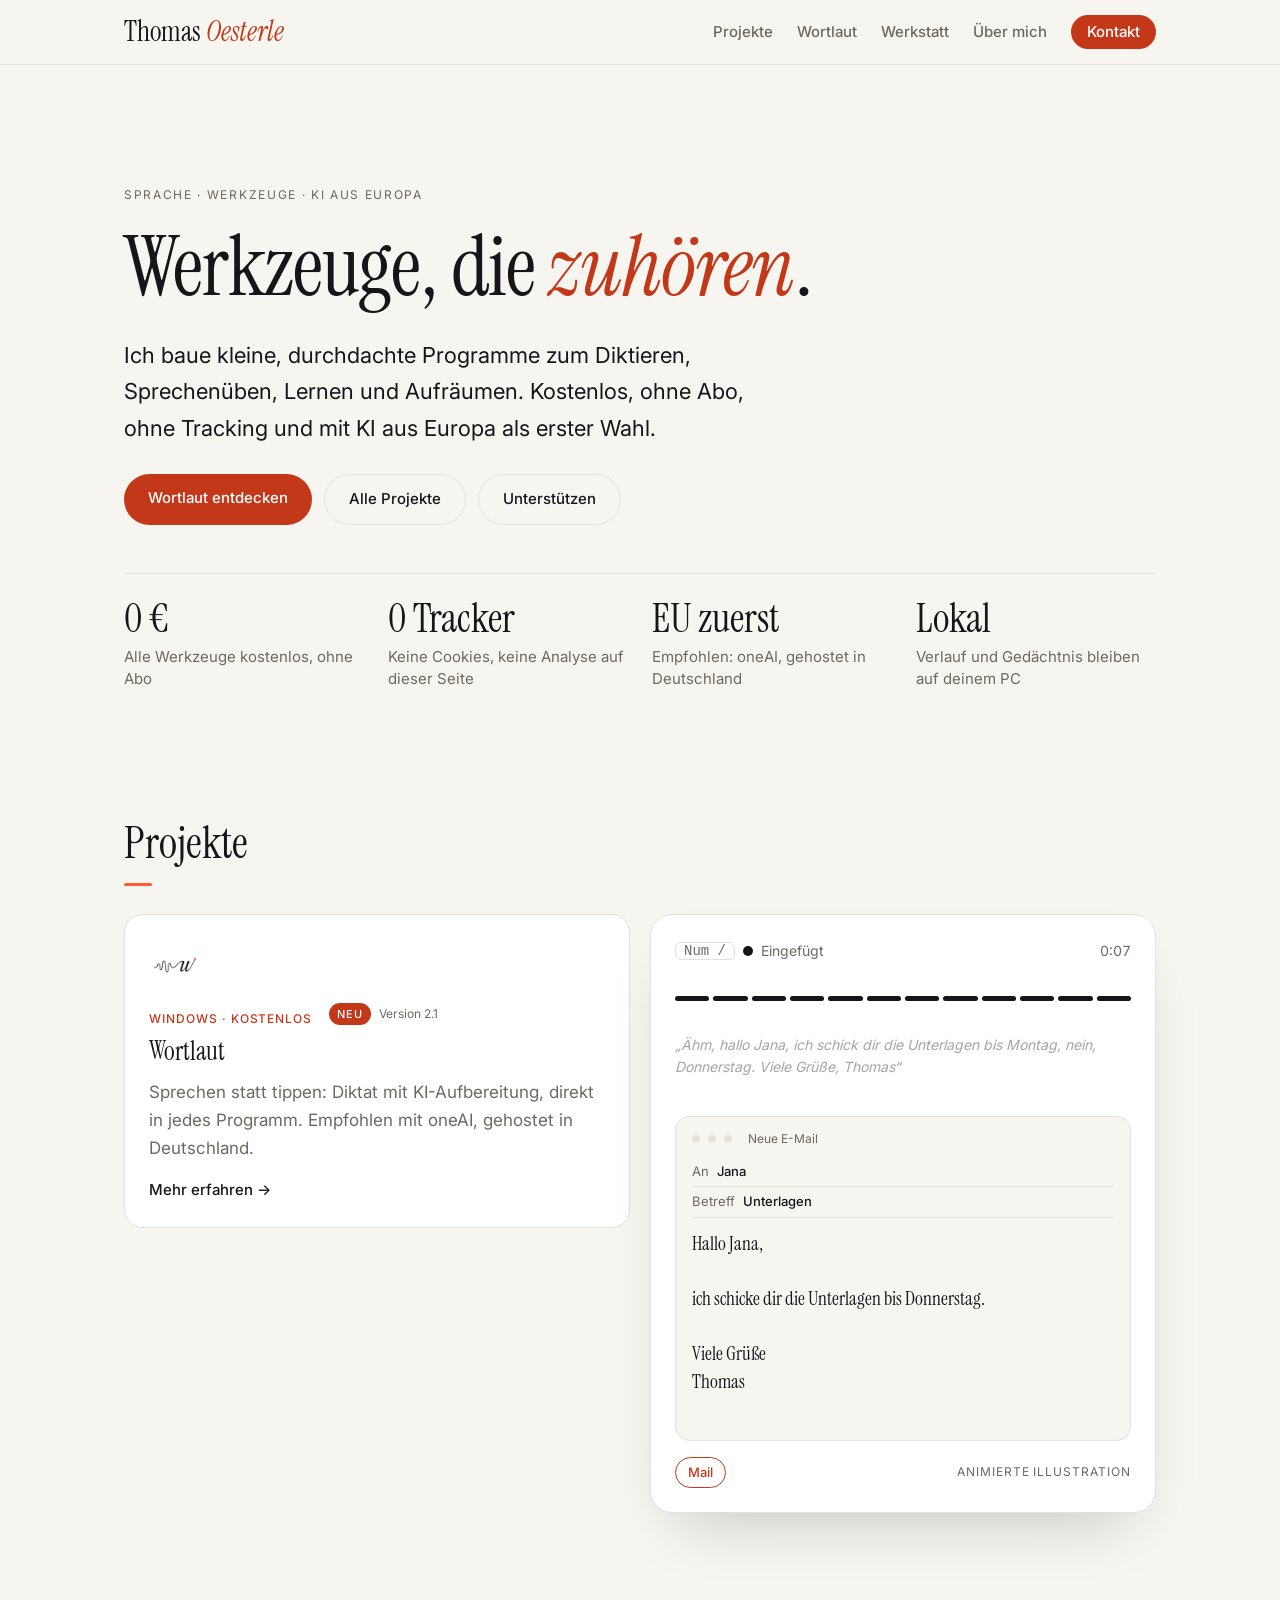
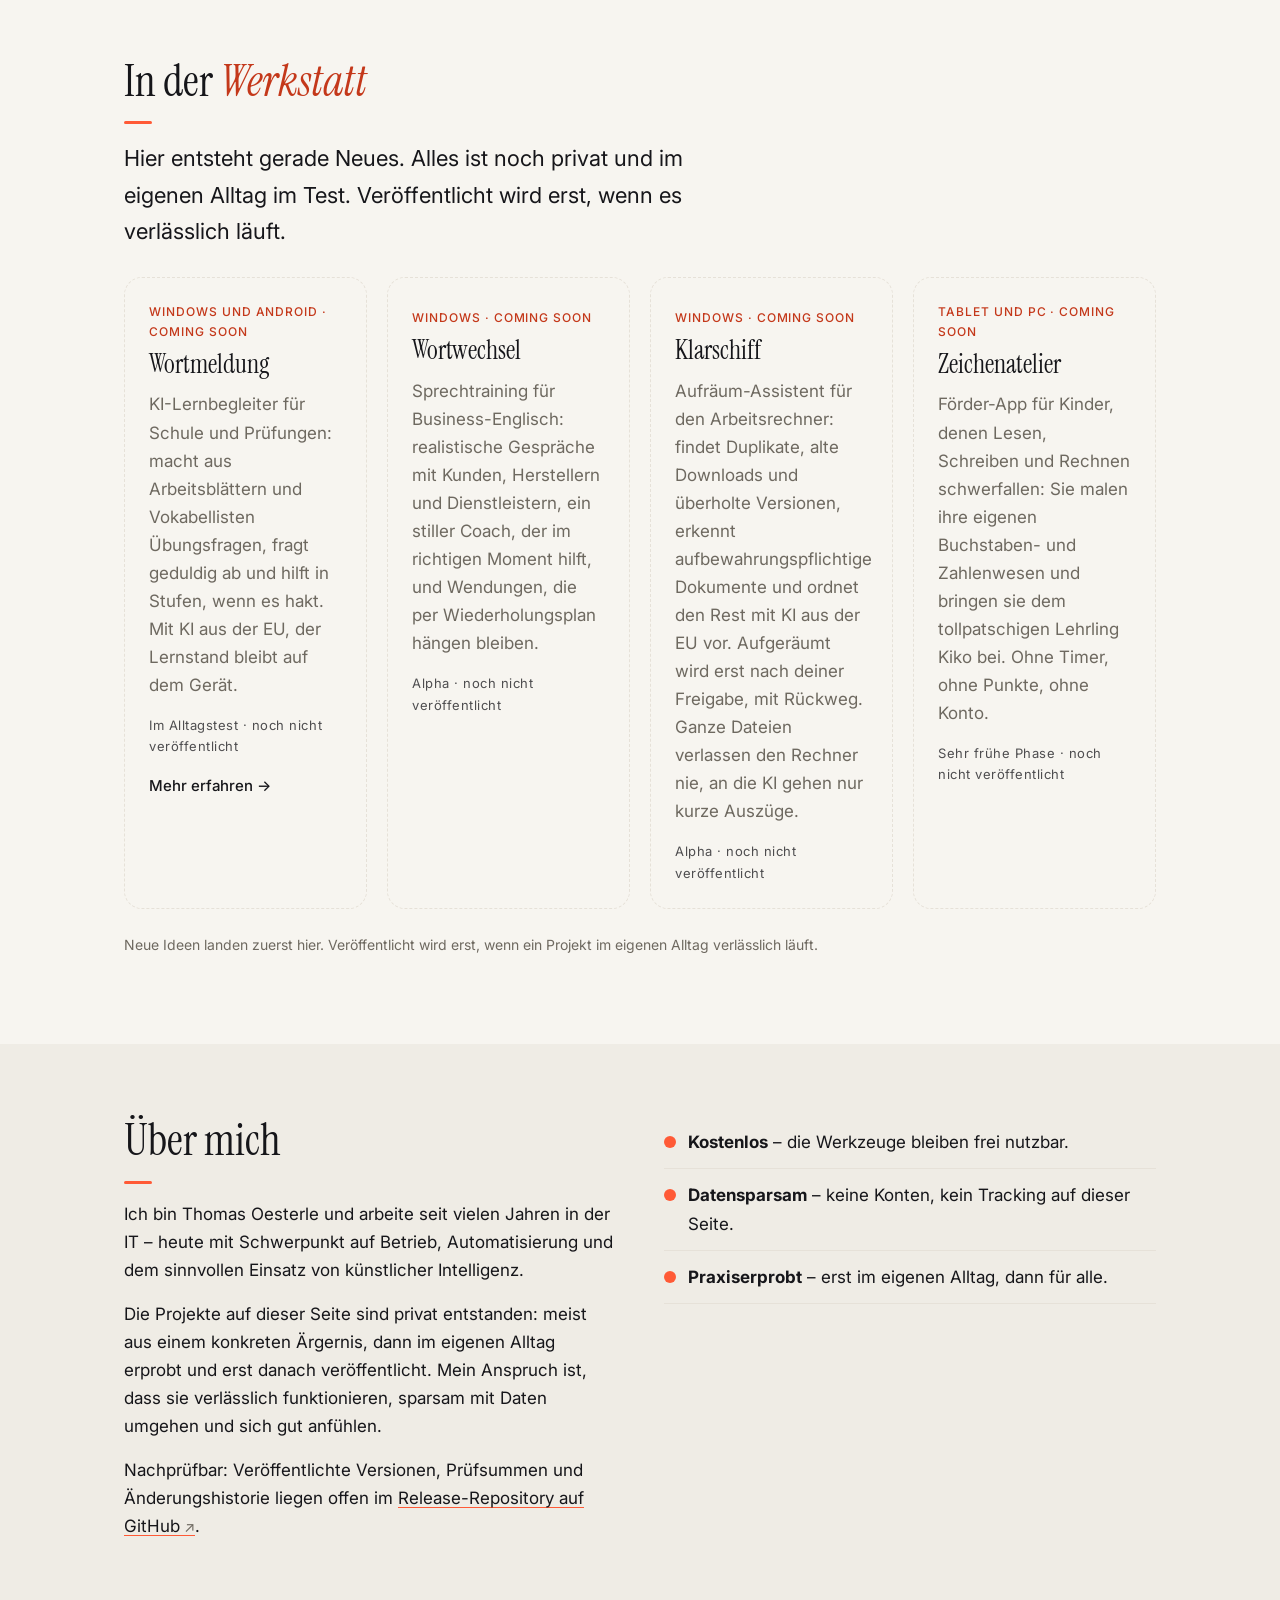
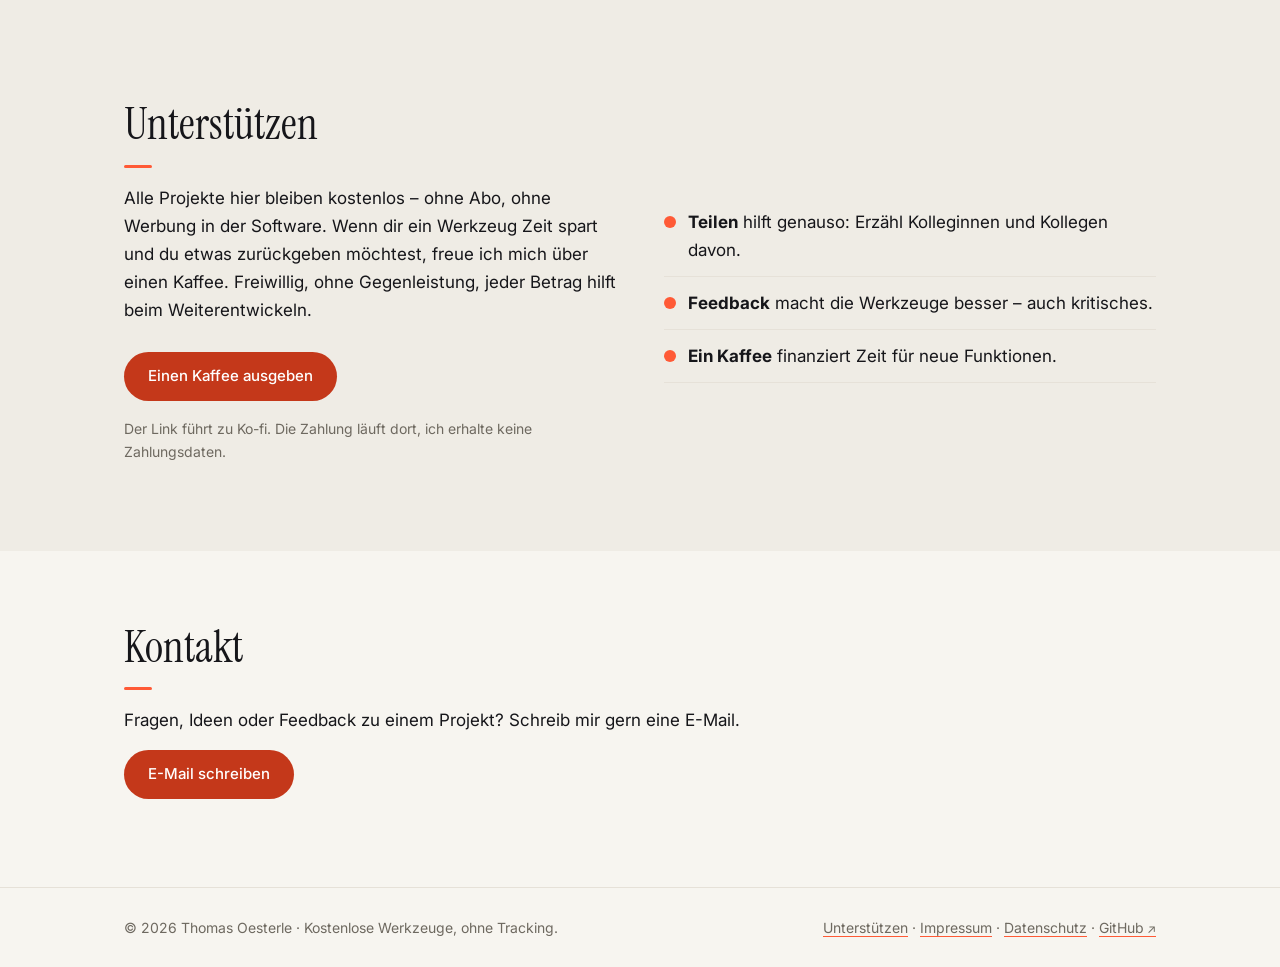
==== index.html @ 1a5c3831 "Wortmeldung: Mittesten raus, Szenen als App-Nachbau im echten Design (Abfrage, Hilfe-Leiter, Start)," ====
<!doctype html>
<html lang="de">
<head>
<meta charset="utf-8">
<meta name="viewport" content="width=device-width, initial-scale=1">
<title>Thomas Oesterle – kostenlose Werkzeuge für Windows und KI</title>
<meta name="description" content="Kostenlose, datensparsame Werkzeuge von Thomas Oesterle, die zuhören: darunter Wortlaut, die Diktier-App mit KI-Aufbereitung für Windows, mit KI aus Europa als erster Wahl. Weitere Werkzeuge für Englisch, Schule, Lernförderung und Ordnung auf dem PC sind in Arbeit.">
<link rel="canonical" href="https://oesterle.cloud/">
<meta http-equiv="Content-Security-Policy" content="default-src 'self'; img-src 'self' data:; style-src 'self'; script-src 'self'; font-src 'self'; connect-src 'self'; base-uri 'self'; form-action 'none'">
<meta name="referrer" content="strict-origin-when-cross-origin">
<meta name="theme-color" content="#F7F5F0">
<meta property="og:type" content="website">
<meta property="og:locale" content="de_DE">
<meta property="og:site_name" content="Thomas Oesterle">
<meta property="og:title" content="Thomas Oesterle – kostenlose Werkzeuge für Windows und KI">
<meta property="og:description" content="Kostenlose, datensparsame Werkzeuge, die zuhören: darunter Wortlaut, die Diktier-App mit KI-Aufbereitung für Windows. KI aus Europa als erste Wahl, ohne Tracking.">
<meta property="og:url" content="https://oesterle.cloud/">
<meta property="og:image" content="https://oesterle.cloud/assets/og-start.png">
<meta name="twitter:card" content="summary_large_image">
<link rel="icon" href="/assets/favicon.svg" type="image/svg+xml">
<link rel="stylesheet" href="/assets/site.css">
<script src="/assets/site.js" defer></script>
<script type="application/ld+json">{"@context": "https://schema.org", "@type": "Person", "name": "Thomas Oesterle", "url": "https://oesterle.cloud", "sameAs": ["https://github.com/tho3mes"], "knowsAbout": ["IT-Betrieb", "Automatisierung", "Künstliche Intelligenz", "Windows-Software"]}</script>
</head>
<body>
<a class="skip" href="#inhalt">Zum Inhalt springen</a>
<header class="kopf">
  <div class="rahmen kopf-innen">
    <a class="marke" href="/">Thomas <em>Oesterle</em></a>
    <nav aria-label="Hauptnavigation">
      <a href="/#projekte">Projekte</a>
      <a href="/wortlaut/">Wortlaut</a>
      <a href="/#werkstatt">Werkstatt</a>
      <a href="/#ueber">Über mich</a>
      <a href="/#kontakt">Kontakt</a>
    </nav>
  </div>
</header>
<main id="inhalt">

<section class="held">
  <div class="rahmen">
    <p class="vorzeile">Sprache · Werkzeuge · KI aus Europa</p>
    <h1>Werkzeuge, die <em>zuhören</em>.</h1>
    <p class="einleitung">Ich baue kleine, durchdachte Programme zum Diktieren, Sprechenüben, Lernen und Aufräumen. Kostenlos, ohne Abo, ohne Tracking und mit KI aus Europa als erster Wahl.</p>
    <p class="aktionen"><a class="knopf" href="/wortlaut/">Wortlaut entdecken</a> <a class="knopf zweit" href="#projekte">Alle Projekte</a> <a class="knopf zweit" href="#unterstuetzen">Unterstützen</a></p>
    <ul class="fakten" aria-label="Auf einen Blick">
      <li><b>0 €</b>Alle Werkzeuge kostenlos, ohne Abo</li>
      <li><b>0 Tracker</b>Keine Cookies, keine Analyse auf dieser Seite</li>
      <li><b>EU zuerst</b>Empfohlen: oneAI, gehostet in Deutschland</li>
      <li><b>Lokal</b>Verlauf und Gedächtnis bleiben auf deinem PC</li>
    </ul>
  </div>
</section>

<section id="projekte" class="abschnitt">
  <div class="rahmen">
    <h2>Projekte</h2>
    <div class="raster mit-szene">
      <a class="karte" href="/wortlaut/">
        <picture><source srcset="/assets/wortlaut-logo-hell-256.png" media="(prefers-color-scheme: dark)"><img class="produktlogo" src="/assets/wortlaut-logo-256.png" alt="Wortlaut-Logo" width="52" height="52"></picture>
        <span class="etikett">Windows · kostenlos</span>
        <!-- neu:karte:start -->
        <span class="neu-zeile"><span class="neu-marke">Neu</span>Version 2.1</span>
        <!-- neu:karte:end -->
        <h3>Wortlaut</h3>
        <p>Sprechen statt tippen: Diktat mit KI-Aufbereitung, direkt in jedes Programm. Empfohlen mit oneAI, gehostet in Deutschland.</p>
        <span class="mehr">Mehr erfahren →</span>
      </a>
      <div class="szenen-wechsel" data-szenenwechsel>
        <div class="vorschau szene" aria-hidden="true" data-szene data-zustand="fertig">
          <div class="szene-leiste"><kbd data-taste>Num /</kbd><span class="punkt"></span><span data-status>Eingefügt</span><span class="zeit" data-zeit>0:07</span></div>
          <div class="pegel"><i></i><i></i><i></i><i></i><i></i><i></i><i></i><i></i><i></i><i></i><i></i><i></i></div>
          <p class="szene-gesprochen weg" data-gesprochen>„Ähm, hallo Jana, ich schick dir die Unterlagen bis Montag, nein, Donnerstag. Viele Grüße, Thomas“</p>
          <div class="szene-fenster">
            <div class="szene-kopf"><i></i><i></i><i></i><span>Neue E-Mail</span></div>
            <div class="szene-feld">An <b data-an>Jana</b></div>
            <div class="szene-feld">Betreff <b data-betreff>Unterlagen</b></div>
            <p class="szene-text" data-text>Hallo Jana,<br><br>ich schicke dir die Unterlagen bis Donnerstag.<br><br>Viele Grüße<br>Thomas</p>
          </div>
          <div class="szene-fuss"><span class="szene-modus">Mail</span><span class="szene-hinweis">Animierte Illustration</span></div>
        </div>
        <div class="vorschau szene ruht" aria-hidden="true" data-szene="prompt" data-zustand="fertig">
          <div class="szene-leiste"><kbd data-taste>Num /</kbd><span class="punkt"></span><span data-status>Eingefügt</span><span class="zeit" data-zeit>0:08</span></div>
          <div class="pegel"><i></i><i></i><i></i><i></i><i></i><i></i><i></i><i></i><i></i><i></i><i></i><i></i></div>
          <p class="szene-gesprochen weg" data-gesprochen>„Ähm, mach mir einen Prompt: Die KI soll meine Notizen vom Kundentermin zusammenfassen, Entscheidungen, offene Punkte, nächste Schritte, kurz bitte“</p>
          <div class="szene-fenster">
            <div class="szene-kopf"><i></i><i></i><i></i><span>KI-Chat · Neue Unterhaltung</span></div>
            <div class="szene-eingabe"><p class="szene-text klein" data-text>Fasse meine Notizen aus dem Kundentermin zusammen.<br><br>Gliederung: Entscheidungen, offene Punkte, nächste Schritte.<br>Höchstens acht Stichpunkte, sachlicher Ton.<br><br>Notizen:</p><span class="szene-senden">↑</span></div>
          </div>
          <div class="szene-fuss"><span class="szene-modus">Prompt</span><span class="szene-hinweis">Animierte Illustration</span></div>
        </div>
        <div class="vorschau szene ruht" aria-hidden="true" data-szene="englisch" data-zustand="fertig">
          <div class="szene-leiste"><kbd data-taste>Num /</kbd><span class="punkt"></span><span data-status>Eingefügt</span><span class="zeit" data-zeit>0:06</span></div>
          <div class="pegel"><i></i><i></i><i></i><i></i><i></i><i></i><i></i><i></i><i></i><i></i><i></i><i></i></div>
          <p class="szene-gesprochen weg" data-gesprochen>„Hi Mark, kurze Info, die Lieferung verschiebt sich auf nächsten Dienstag, ich melde mich, sobald ich mehr weiß“</p>
          <div class="szene-fenster">
            <div class="szene-kopf"><i></i><i></i><i></i><span>Chat · Mark</span></div>
            <div class="szene-blase">Any update on the delivery?</div>
            <p class="szene-text kurz" data-text>Hi Mark,<br><br>quick heads-up: the delivery has moved to next Tuesday.<br>I’ll get back to you as soon as I know more.</p>
          </div>
          <div class="szene-fuss"><span class="szene-modus">Englisch</span><span class="szene-hinweis">Animierte Illustration</span></div>
        </div>
        <div class="vorschau szene ruht" aria-hidden="true" data-szene="umschreiben" data-zustand="fertig">
          <div class="szene-leiste"><kbd data-taste>Kürzel</kbd><span class="punkt"></span><span data-status>Ersetzt</span><span class="zeit" data-zeit>0:02</span></div>
          <div class="pegel"><i></i><i></i><i></i><i></i><i></i><i></i><i></i><i></i><i></i><i></i><i></i><i></i></div>
          <p class="szene-gesprochen weg" data-gesprochen>„Freundlicher und kürzer, bitte“</p>
          <div class="szene-fenster">
            <div class="szene-kopf"><i></i><i></i><i></i><span>Dokument</span></div>
            <p class="szene-text kurz" data-text>Kurze Erinnerung: Schickst du mir die Unterlagen bis Freitag? Dann klappt unser Termin sicher.</p>
          </div>
          <div class="szene-fuss"><span class="szene-modus">Umschreiben</span><span class="szene-hinweis">Animierte Illustration</span></div>
        </div>
      </div>
    </div>
  </div>
</section>

<section id="werkstatt" class="abschnitt">
  <div class="rahmen">
    <h2>In der <em>Werkstatt</em></h2>
    <p class="einleitung">Hier entsteht gerade Neues. Alles ist noch privat und im eigenen Alltag im Test. Veröffentlicht wird erst, wenn es verlässlich läuft.</p>
    <div class="raster drei">
      <a class="karte leer" href="/wortmeldung/">
        <span class="etikett">Windows und Android · Coming soon</span>
        <h3>Wortmeldung</h3>
        <p>KI-Lernbegleiter für Schule und Prüfungen: macht aus Arbeitsblättern und Vokabellisten Übungsfragen, fragt geduldig ab und hilft in Stufen, wenn es hakt. Mit KI aus der EU, der Lernstand bleibt auf dem Gerät.</p>
        <p class="stand">Im Alltagstest · noch nicht veröffentlicht</p>
        <span class="mehr">Mehr erfahren →</span>
      </a>
      <div class="karte leer">
        <span class="etikett">Windows · Coming soon</span>
        <h3>Wortwechsel</h3>
        <p>Sprechtraining für Business-Englisch: realistische Gespräche mit Kunden, Herstellern und Dienstleistern, ein stiller Coach, der im richtigen Moment hilft, und Wendungen, die per Wiederholungsplan hängen bleiben.</p>
        <p class="stand">Alpha · noch nicht veröffentlicht</p>
      </div>
      <div class="karte leer">
        <span class="etikett">Windows · Coming soon</span>
        <h3>Klarschiff</h3>
        <p>Aufräum-Assistent für den Arbeitsrechner: findet Duplikate, alte Downloads und überholte Versionen, erkennt aufbewahrungspflichtige Dokumente und ordnet den Rest mit KI aus der EU vor. Aufgeräumt wird erst nach deiner Freigabe, mit Rückweg. Ganze Dateien verlassen den Rechner nie, an die KI gehen nur kurze Auszüge.</p>
        <p class="stand">Alpha · noch nicht veröffentlicht</p>
      </div>
      <div class="karte leer">
        <span class="etikett">Tablet und PC · Coming soon</span>
        <h3>Zeichenatelier</h3>
        <p>Förder-App für Kinder, denen Lesen, Schreiben und Rechnen schwerfallen: Sie malen ihre eigenen Buchstaben- und Zahlenwesen und bringen sie dem tollpatschigen Lehrling Kiko bei. Ohne Timer, ohne Punkte, ohne Konto.</p>
        <p class="stand">Sehr frühe Phase · noch nicht veröffentlicht</p>
      </div>
    </div>
    <p class="leise werkstatt-fuss">Neue Ideen landen zuerst hier. Veröffentlicht wird erst, wenn ein Projekt im eigenen Alltag verlässlich läuft.</p>
  </div>
</section>

<!-- Werbefläche (vorbereitet, inaktiv): erst nach Einwilligungsbanner und AdSense-Freigabe einbauen, siehe README.md -->

<section id="ueber" class="abschnitt sanft">
  <div class="rahmen zwei">
    <div>
      <h2>Über mich</h2>
      <p>Ich bin Thomas Oesterle und arbeite seit vielen Jahren in der IT – heute mit Schwerpunkt auf Betrieb, Automatisierung und dem sinnvollen Einsatz von künstlicher Intelligenz.</p>
      <p>Die Projekte auf dieser Seite sind privat entstanden: meist aus einem konkreten Ärgernis, dann im eigenen Alltag erprobt und erst danach veröffentlicht. Mein Anspruch ist, dass sie verlässlich funktionieren, sparsam mit Daten umgehen und sich gut anfühlen.</p>
      <p>Nachprüfbar: Veröffentlichte Versionen, Prüfsummen und Änderungshistorie liegen offen im <a href="https://github.com/tho3mes/wortlaut-releases" target="_blank" rel="noopener noreferrer">Release-Repository auf GitHub</a>.</p>
    </div>
    <ul class="punkte">
      <li><strong>Kostenlos</strong> – die Werkzeuge bleiben frei nutzbar.</li>
      <li><strong>Datensparsam</strong> – keine Konten, kein Tracking auf dieser Seite.</li>
      <li><strong>Praxiserprobt</strong> – erst im eigenen Alltag, dann für alle.</li>
    </ul>
  </div>
</section>

<section id="unterstuetzen" class="abschnitt sanft">
  <div class="rahmen zwei mitte">
    <div>
      <h2>Unterstützen</h2>
      <p>Alle Projekte hier bleiben kostenlos – ohne Abo, ohne Werbung in der Software. Wenn dir ein Werkzeug Zeit spart und du etwas zurückgeben möchtest, freue ich mich über einen Kaffee. Freiwillig, ohne Gegenleistung, jeder Betrag hilft beim Weiterentwickeln.</p>
      <p class="aktionen"><a class="knopf" href="https://ko-fi.com/tho3mes" target="_blank" rel="noopener noreferrer">Einen Kaffee ausgeben</a></p>
      <p class="leise">Der Link führt zu Ko-fi. Die Zahlung läuft dort, ich erhalte keine Zahlungsdaten.</p>
    </div>
    <ul class="punkte">
      <li><strong>Teilen</strong> hilft genauso: Erzähl Kolleginnen und Kollegen davon.</li>
      <li><strong>Feedback</strong> macht die Werkzeuge besser – auch kritisches.</li>
      <li><strong>Ein Kaffee</strong> finanziert Zeit für neue Funktionen.</li>
    </ul>
  </div>
</section>

<section id="kontakt" class="abschnitt">
  <div class="rahmen">
    <h2>Kontakt</h2>
    <p>Fragen, Ideen oder Feedback zu einem Projekt? Schreib mir gern eine E-Mail.</p>
    <p><a class="knopf" data-m="duolc.elretseo@kcabdeef" href="#kontakt">E-Mail schreiben</a><noscript><p class="leise">feedback [at] oesterle [punkt] cloud</p></noscript></p>
  </div>
</section>

</main>
<footer class="fuss">
  <div class="rahmen fuss-innen">
    <p>© <span data-jahr>2026</span> Thomas Oesterle · Kostenlose Werkzeuge, ohne Tracking.</p>
    <p><a href="/#unterstuetzen">Unterstützen</a> · <a href="/impressum/">Impressum</a> · <a href="/datenschutz/">Datenschutz</a> · <a href="https://github.com/tho3mes" target="_blank" rel="noopener noreferrer">GitHub</a></p>
  </div>
</footer>
</body>
</html>
---- assets/site.css ----
/* Design „Tinte“ wie die Wortlaut-App: Papier, Tinte, ein Signalakzent */
/* Kontrast (WCAG 1.4.3 AA): --signal nur fuer Flaechen und Deko (Punkte, Linien, Rahmen).
   Text in Akzentfarbe nutzt --akzent, Knoepfe mit weisser Schrift --knopf (beide >= 4.5:1). */
/* Abstaende auf dem 4px-Raster, Beschriftungen einheitlich in --label (500). */
@font-face{font-family:"Instrument Serif";src:url("/assets/fonts/InstrumentSerif-Regular.ttf") format("truetype");font-weight:400;font-style:normal;font-display:swap}
@font-face{font-family:"Instrument Serif";src:url("/assets/fonts/InstrumentSerif-Italic.ttf") format("truetype");font-weight:400;font-style:italic;font-display:swap}
@font-face{font-family:"Inter";src:url("/assets/fonts/Inter.ttf") format("truetype");font-weight:100 900;font-style:normal;font-display:swap}
:root{--papier:#F7F5F0;--tinte:#16161A;--signal:#FF5A36;--akzent:#C4381A;--akzent2:#A93015;--knopf:#C4381A;--knopf2:#A93015;--stein:#6E6960;--linie:#E6E1D8;--sanft:#EFECE5;--flaeche:#FFFFFF;--label:500;
--serif:"Instrument Serif",Georgia,"Times New Roman",serif;--sans:"Inter","Segoe UI",system-ui,-apple-system,sans-serif}
@media (prefers-color-scheme:dark){:root{--papier:#16161A;--tinte:#F2EFE8;--akzent:#FF5A36;--akzent2:#FF7A5C;--stein:#A8A39A;--linie:#2E2E35;--sanft:#1E1E23;--flaeche:#222228}}
*{box-sizing:border-box}
html{scroll-behavior:smooth}
body{margin:0;background:var(--papier);color:var(--tinte);font:17px/1.65 var(--sans);-webkit-font-smoothing:antialiased}
p{margin:16px 0}
a{color:inherit;text-decoration-color:var(--signal);text-underline-offset:3px}
a:hover{color:var(--akzent)}
.rahmen{max-width:1080px;margin:0 auto;padding:0 24px}
.schmal{max-width:760px}
.skip{position:absolute;left:-999px}.skip:focus{left:16px;top:16px;background:var(--tinte);color:var(--papier);padding:8px 12px;border-radius:8px}
.kopf{position:sticky;top:0;z-index:5;background:color-mix(in srgb,var(--papier) 88%,transparent);backdrop-filter:blur(8px);border-bottom:1px solid var(--linie)}
.kopf-innen{display:flex;align-items:center;justify-content:space-between;height:64px;gap:16px}
.marke{font:28px/1 var(--serif);text-decoration:none}
.marke em{color:var(--akzent)}
nav{display:flex;align-items:center;gap:24px;font-size:15px;font-weight:var(--label)}
nav a{text-decoration:none;color:var(--stein)}nav a:hover{color:var(--tinte)}
/* Handlungsaufruf: „Kontakt“ hebt sich als Pille vom restlichen Menue ab (auf allen Seiten, ohne HTML-Aenderung) */
nav a[href="/#kontakt"]{color:#fff;background:var(--knopf);padding:8px 16px;border-radius:999px;line-height:1.2;transition:background .15s}
nav a[href="/#kontakt"]:hover{color:#fff;background:var(--knopf2)}
h1,h2,h3{font-family:var(--serif);font-weight:400;line-height:1.1;margin:0 0 16px}
h1{font-size:clamp(44px,7vw,84px);letter-spacing:-.01em;margin-bottom:24px}
h2{font-size:clamp(30px,4vw,44px)}
h3{font-size:26px;margin-bottom:12px}
em{font-style:italic}
h1 em,h2 em{color:var(--akzent)}
.held{padding:clamp(56px,10vw,120px) 0 56px}
.vorzeile{text-transform:uppercase;letter-spacing:.14em;font-size:12px;color:var(--stein);margin:0 0 16px}
.einleitung{font-size:clamp(18px,2.1vw,22px);max-width:640px;color:var(--tinte)}
.leise{color:var(--stein);font-size:14px}
.aktionen{display:flex;flex-wrap:wrap;gap:12px;margin:28px 0 12px}
.knopf{display:inline-block;background:var(--knopf);color:#fff;padding:12px 24px;border-radius:999px;text-decoration:none;font-weight:var(--label);font-size:15px;transition:transform .15s,background .15s}
.knopf:hover{background:var(--knopf2);color:#fff;transform:translateY(-1px)}
.knopf.zweit{background:transparent;color:var(--tinte);border:1px solid var(--linie)}
.knopf.zweit:hover{border-color:var(--tinte);color:var(--tinte)}
.abschnitt{padding:72px 0}
.abschnitt h2::after{content:"";display:block;width:28px;height:3px;background:var(--signal);border-radius:2px;margin-top:16px}
.sanft{background:var(--sanft)}
.raster{display:grid;grid-template-columns:repeat(auto-fit,minmax(280px,1fr));gap:20px;margin-top:28px}
.raster.drei{grid-template-columns:repeat(auto-fit,minmax(240px,1fr))}
.karte{background:var(--flaeche);border:1px solid var(--linie);border-radius:18px;padding:24px;text-decoration:none;display:block;transition:transform .15s,border-color .15s}
a.karte:hover{transform:translateY(-2px);border-color:var(--signal);color:inherit}
.karte p{color:var(--stein);margin:0}
.karte.leer{border-style:dashed;background:transparent}
.etikett{display:inline-block;font-size:12px;font-weight:var(--label);letter-spacing:.08em;text-transform:uppercase;color:var(--akzent);margin-bottom:8px}
.mehr{display:inline-block;margin-top:16px;font-weight:var(--label);font-size:15px}
.nr{display:inline-grid;place-items:center;width:36px;height:36px;border-radius:10px;border:1px solid var(--linie);color:var(--akzent);font-weight:var(--label);margin-bottom:12px}
.zwei{display:grid;grid-template-columns:repeat(auto-fit,minmax(300px,1fr));gap:48px}
.mitte{align-items:center}
.punkte{list-style:none;padding:0;margin:0}
.punkte li{padding:12px 0 12px 24px;border-bottom:1px solid var(--linie);position:relative}
.punkte li::before{content:"";position:absolute;left:0;top:20px;width:12px;height:12px;border-radius:50%;background:var(--signal)}
.schritte{margin:16px 0;padding-left:24px}.schritte li{margin:8px 0}
kbd,code{font:14px ui-monospace,Consolas,monospace;background:var(--flaeche);border:1px solid var(--linie);border-radius:6px;padding:0 8px}
details{border-bottom:1px solid var(--linie);padding:16px 0}
summary{cursor:pointer;font-weight:var(--label);list-style:none}summary::-webkit-details-marker{display:none}
summary::before{content:"+";color:var(--akzent);display:inline-block;width:24px;font-weight:var(--label)}
details[open] summary::before{content:"–"}
details p{color:var(--stein);margin:8px 0 0 24px}
.vorschau{background:var(--flaeche);border:1px solid var(--linie);border-radius:22px;padding:24px;box-shadow:0 30px 60px -30px rgba(22,22,26,.25)}
.status{display:flex;align-items:center;gap:8px;font-size:14px;color:var(--stein)}
.status .zeit{margin-left:auto;font-variant-numeric:tabular-nums}
.punkt{width:10px;height:10px;border-radius:50%;background:var(--signal);animation:puls 1.4s infinite}
@keyframes puls{50%{opacity:.35}}
.pegel{display:flex;gap:4px;align-items:center;height:56px;margin:16px 0}
.pegel i{flex:1;background:var(--tinte);border-radius:3px;height:30%;animation:welle 1.1s ease-in-out infinite}
.pegel i:nth-child(odd){animation-delay:.15s}.pegel i:nth-child(3n){animation-delay:.3s}.pegel i:nth-child(4n){animation-delay:.45s}
@keyframes welle{50%{height:95%}}
.modi{display:flex;gap:8px}
.modi b,.modi span{width:36px;height:36px;display:grid;place-items:center;border-radius:10px;border:1px solid var(--linie);font-size:14px}
.modi b{border-color:var(--akzent);color:var(--akzent)}
.ergebnis{font:22px/1.35 var(--serif);font-style:italic;margin:16px 0 0}
.recht h2{font-size:24px;margin-top:32px}.recht h2::after{display:none}
.fuss{border-top:1px solid var(--linie);padding:28px 0;font-size:14px;color:var(--stein)}
.fuss-innen{display:flex;flex-wrap:wrap;justify-content:space-between;gap:12px}
.fuss p{margin:0}
@media (max-width:640px){nav a:not(:last-child){display:none}.abschnitt{padding:56px 0}}
@media (prefers-reduced-motion:reduce){*{animation:none!important;transition:none!important}}

/* Fakten-Leiste: pruefbare Angaben direkt auf der Startseite */
.fakten{list-style:none;margin:48px 0 0;padding:24px 0 0;border-top:1px solid var(--linie);display:grid;grid-template-columns:repeat(auto-fit,minmax(180px,1fr));gap:24px}
.fakten li{margin:0;font-size:15px;line-height:1.5;color:var(--stein)}
.fakten b{display:block;font:400 40px/1 var(--serif);color:var(--tinte);margin-bottom:8px}

/* Hinweis beim Verlassen der Website */
dialog.extern{max-width:470px;width:calc(100% - 32px);border:1px solid var(--linie);border-radius:18px;padding:28px 28px 24px;background:var(--flaeche);color:var(--tinte);box-shadow:0 30px 60px -20px rgba(22,22,26,.35)}
dialog.extern::backdrop{background:rgba(22,22,26,.45);backdrop-filter:blur(2px)}
dialog.extern h2{font-size:32px;margin-bottom:12px}
dialog.extern p{color:var(--stein);margin:0 0 8px}
dialog.extern strong{color:var(--tinte)}
dialog.extern .aktionen{margin:20px 0 0}
button.knopf{border:0;cursor:pointer;font-family:inherit;font-weight:var(--label);font-size:15px;line-height:inherit}
button.knopf.zweit{border:1px solid var(--linie)}
a[target="_blank"]:not(.knopf):not(.karte)::after{content:" ↗";font-size:.85em;color:var(--stein)}

/* Produktlogo */
.produktlogo{display:block;width:92px;height:92px;margin:0 0 16px}
.karte .produktlogo{width:52px;height:52px;margin:0 0 12px}

/* Werkstatt: Projekte in Arbeit, noch nicht veröffentlicht */
.karte p.stand{margin-top:16px;font-size:13px;letter-spacing:.04em;color:var(--tinte);opacity:.75}
.werkstatt-fuss{margin-top:24px}

/* Animierte Szene: Illustration des Ablaufs, kein Video (Logik in site.js) */
.szene{display:flex;flex-direction:column;gap:16px}
.szene-leiste{display:flex;align-items:center;gap:8px;font-size:14px;color:var(--stein)}
.szene-leiste .zeit{margin-left:auto;font-variant-numeric:tabular-nums}
.szene kbd{transition:transform .12s,border-color .12s,color .12s}
.szene kbd.gedrueckt{transform:translateY(2px);border-color:var(--signal);color:var(--akzent)}
.szene .punkt{background:var(--linie);animation-name:none}
.szene[data-zustand="aufnahme"] .punkt{background:var(--signal);animation-name:puls}
.szene[data-zustand="denkt"] .punkt{background:var(--stein);animation-name:puls}
.szene[data-zustand="fertig"] .punkt{background:var(--tinte)}
.szene .pegel{height:40px;margin:0}
.szene .pegel i{height:14%;animation-name:none;transition:height .3s}
.szene[data-zustand="aufnahme"] .pegel i{animation-name:welle}
.szene-gesprochen{margin:0;min-height:4.7em;font-size:14px;line-height:1.55;font-style:italic;color:var(--stein);transition:opacity .4s}
.szene-gesprochen.weg{opacity:.6}
.szene-fenster{background:var(--papier);border:1px solid var(--linie);border-radius:14px;padding:12px 16px 16px}
.szene-kopf{display:flex;align-items:center;gap:8px;font-size:12px;color:var(--stein);margin-bottom:8px}
.szene-kopf i{width:8px;height:8px;border-radius:50%;background:var(--linie)}
.szene-kopf span{margin-left:8px}
.szene-feld{font-size:13px;color:var(--stein);border-bottom:1px solid var(--linie);padding:4px 0}
.szene-feld b{font-weight:var(--label);color:var(--tinte);margin-left:4px}
.szene-text{margin:12px 0 0;min-height:10.2em;font:19px/1.45 var(--serif)}
.szene-text .zeile{display:block;min-height:1.45em}
.szene .wort{opacity:0;transition:opacity .25s}
.szene .wort.da{opacity:1}
.szene-fuss{display:flex;align-items:center;justify-content:space-between;gap:12px;flex-wrap:wrap}
.modi .aktiv{border-color:var(--akzent);color:var(--akzent)}
.szene-hinweis{font-size:12px;letter-spacing:.08em;text-transform:uppercase;color:var(--stein)}
.raster.mit-szene{align-items:start}

/* Szenen-Reihen auf der Wortlaut-Seite: Modi in Aktion, starten beim Scrollen */
.reihe{margin-top:40px}
.reihe+.reihe{margin-top:88px}
.reihe h3{margin:0 0 8px}
.reihe p{max-width:460px}
@media (min-width:760px){.reihe.umgekehrt>:first-child{order:2}}
.szene-text.kurz{min-height:8.8em}
.szene-text.klein{font:15px/1.55 var(--sans);min-height:9.3em}
.szene-text.klein .zeile{min-height:1.55em}
.szene-eingabe{display:flex;gap:12px;align-items:flex-end;margin-top:8px;border:1px solid var(--linie);border-radius:12px;padding:8px 12px;background:var(--flaeche)}
.szene-eingabe .szene-text{margin:0;flex:1}
.szene-senden{flex:none;width:32px;height:32px;border-radius:50%;display:grid;place-items:center;background:var(--knopf);color:#fff;font-size:15px}
.szene-blase{display:inline-block;max-width:85%;margin:4px 0;padding:8px 12px;border-radius:12px 12px 12px 4px;background:var(--sanft);font-size:14px;color:var(--tinte)}
.szene .auswahl{border-radius:4px;transition:background .3s}
.szene .markiert .auswahl{background:color-mix(in srgb,var(--signal) 24%,transparent)}
.szene-modus{font-size:13px;font-weight:var(--label);color:var(--akzent);border:1px solid var(--akzent);border-radius:999px;padding:4px 12px}

/* Startseite: Szenen im Wechsel, gestapelt in einer Rasterzelle (kein Höhensprung, sanfte Überblendung) */
.szenen-wechsel{display:grid}
.szenen-wechsel>.szene{grid-area:1/1;transition:opacity .5s,visibility .5s}
.szenen-wechsel>.szene.ruht{opacity:0;visibility:hidden}
.szenen-wechsel .szene-fuss{margin-top:auto}

/* Neuigkeiten: dezenter Hinweis, Neu-Zeile in der Projektkarte, Versionsverlauf (gepflegt von tools/neuigkeiten.py) */
.neu-hinweis{margin:0 0 16px}
.neu-hinweis a{display:inline-flex;align-items:center;gap:8px;max-width:100%;font-size:13px;line-height:1.4;color:var(--stein);text-decoration:none;border:1px solid var(--linie);border-radius:999px;padding:4px 16px 4px 4px;background:var(--flaeche);transition:border-color .15s,color .15s}
.neu-hinweis a:hover{border-color:var(--signal);color:var(--tinte)}
.neu-marke{flex:none;background:var(--knopf);color:#fff;border-radius:999px;padding:2px 8px;font-size:11px;font-weight:var(--label);letter-spacing:.08em;text-transform:uppercase}
.neu-zeile{display:inline-flex;align-items:center;gap:8px;margin:0 0 8px 12px;font-size:12px;color:var(--stein);vertical-align:top}
.versionen{list-style:none;padding:0;margin:28px 0 16px}
.versionen>li{padding:16px 0;border-bottom:1px solid var(--linie)}
.versionen>li:first-child{padding-top:0}
.version-kopf{display:flex;align-items:baseline;gap:16px;margin:0}
.version-kopf b{font:400 24px/1.1 var(--serif)}
.version-kopf span{font-size:13px;color:var(--stein);font-variant-numeric:tabular-nums}
.version-kurz{margin:4px 0 0;color:var(--stein)}
.aktuell .version-kopf b{color:var(--akzent)}
.aktuell .version-kurz{color:var(--tinte)}
.version-punkte{margin:12px 0 0;padding-left:20px;color:var(--stein)}
.version-punkte li{margin:8px 0}
.version-punkte strong{color:var(--tinte);font-weight:600}

/* Wortmeldung: App-Nachbau im Design der App „Tinte, lauter“ (Farben aus Stil.cs), Ablauf in site.js (data-appszene) */
.app{--a-papier:#F7F5F0;--a-flaeche:#FFFFFF;--a-tinte:#16161A;--a-stein:#625D55;--a-linie:#E6E1D8;--a-akzent:#3D7BFF;--a-erfolg:#1FB36B;--a-hinweis:#E58A00;--a-feuer:#FF7A1A;
--f-englisch:#3D7BFF;--f-mathe:#FF5A36;--f-deutsch:#8B5CF6;--f-sonst:#12B886;
background:#1E1E23;border-radius:34px;padding:12px;box-shadow:0 30px 60px -30px rgba(22,22,26,.45);max-width:560px;width:100%;justify-self:center}
@media (prefers-color-scheme:dark){.app{--a-papier:#121216;--a-flaeche:#1E1E25;--a-tinte:#F2F0EA;--a-stein:#B4AEA5;--a-linie:#30303A;background:#000}}
.app [hidden]{display:none!important}
.app p{margin:0}
.app-bild{background:var(--a-papier);color:var(--a-tinte);border-radius:24px;padding:20px 18px 12px;display:flex;flex-direction:column;gap:10px;min-height:560px;font:15px/1.4 var(--sans);overflow:hidden}
.app-titel{font:800 26px/1.15 var(--sans);letter-spacing:-.02em}
.app-titel.gross{font-size:32px}
.app-text{color:var(--a-stein);font-size:14px}
.app-fett{font-weight:700;font-size:16px}
.app-klein{font-size:13px;color:var(--a-tinte)}
.app .fett{font-weight:700}
.app .feuer{color:var(--a-feuer)}
.app .hinweis{color:var(--a-hinweis)}
.app .leise-app{color:var(--a-stein)}
.app-kopf{display:flex;align-items:center;gap:12px}
.app-gruss{flex:1}
.app-balken{flex:1;display:block;height:8px;border-radius:4px;background:var(--a-linie);overflow:hidden}
.app-balken i{display:block;height:100%;background:var(--a-akzent);border-radius:4px;transition:width .7s ease}
.app-balken.feuer i{background:var(--a-feuer)}
.app-karte .app-balken{flex:none;margin:6px 0}
.app-zaehler{font-weight:700;color:var(--a-stein);font-size:13px;font-variant-numeric:tabular-nums}
.app-karte{background:var(--a-flaeche);border:1px solid var(--a-linie);border-radius:18px;padding:14px;box-shadow:0 3px 12px rgba(0,0,0,.05);transition:background .3s,border-color .3s}
.app-karte.gross{padding:26px 16px;text-align:center}
.app-karte.gut{background:color-mix(in srgb,var(--a-erfolg) 14%,var(--a-flaeche));border-color:var(--a-erfolg)}
.app-frage{font:800 34px/1.15 var(--sans);letter-spacing:-.02em;margin:8px 0!important}
.app-aufgabe{font-weight:700;font-size:19px;margin-top:6px!important}
.app-rueck{font-weight:700;font-size:16px;color:var(--a-erfolg);margin-top:6px!important}
.app-raster{display:grid;grid-template-columns:1fr 1fr;gap:10px}
.app-reihe{display:flex;flex-wrap:wrap;gap:8px}
.app-knopf{display:inline-flex;align-items:center;justify-content:center;min-height:42px;padding:8px 16px;border-radius:12px;border:1px solid var(--a-linie);background:var(--a-flaeche);color:var(--a-tinte);font-weight:700;font-size:15px;transition:transform .12s,background .25s,color .25s,border-color .25s}
.app-knopf.primaer{background:var(--a-akzent);border-color:var(--a-akzent);color:#fff}
.app-knopf.gross{min-height:58px}
.app-knopf.gut{background:var(--a-erfolg);border-color:var(--a-erfolg);color:#fff}
.app-knopf.druck{transform:scale(.94)}
.app-feld{border:1px solid var(--a-linie);background:var(--a-flaeche);border-radius:12px;padding:10px 12px;font-size:19px;min-height:48px}
.app-feld:empty::before{content:attr(data-platz);color:var(--a-stein);font-size:16px}
.app-feld.tippt::after{content:"";display:inline-block;width:2px;height:1.1em;margin-left:2px;vertical-align:-.15em;background:var(--a-akzent);animation:puls 1s infinite}
.app-pille{display:inline-block;align-self:flex-start;padding:3px 10px;border-radius:12px;color:#fff;font-weight:700;font-size:12px;line-height:1.5;background:var(--a-akzent)}
.app-pille.mathe{background:var(--f-mathe)}
.app-pille.englisch{background:var(--f-englisch)}
.app-pille.erfolg{background:var(--a-erfolg)}
.app-blase{align-self:flex-start;max-width:92%;background:var(--a-flaeche);border:1px solid var(--a-linie);border-radius:16px;padding:9px 14px;font-size:15px}
.app-blase b{display:block;font-size:12px;color:var(--a-stein);margin-bottom:2px}
.app-held{background:var(--a-akzent);color:#fff;border-radius:18px;padding:18px}
.app-held .app-titel{color:#fff;margin-top:4px}
.app-held p{margin:4px 0 12px}
.app-held .app-knopf{color:var(--a-tinte)}
.app-symbol{font-size:34px;line-height:1}
.app-symbol.gross{font-size:54px}
.app-ende{display:flex;flex-direction:column;gap:8px;padding-top:12px}
.app-drei{display:grid;grid-template-columns:repeat(3,1fr);gap:10px}
.app-drei .app-karte{display:flex;flex-direction:column;gap:4px}
.app-abschnitt{font-size:11px;font-weight:700;letter-spacing:.1em;text-transform:uppercase;color:var(--a-stein)}
.app-zahl{font:800 28px/1.1 var(--sans)}
.app-zahl.klein{font-size:19px}
.app-kacheln{display:grid;grid-template-columns:repeat(4,1fr);gap:8px}
.app-kachel{--k:var(--f-sonst);border-radius:16px;padding:10px;font-size:11px;line-height:1.3;color:var(--a-stein);background:color-mix(in srgb,var(--k) 10%,transparent);border:1px solid color-mix(in srgb,var(--k) 35%,transparent)}
.app-kachel span{display:block;font-size:22px;line-height:1.2}
.app-kachel b{display:block;font-size:13px;color:var(--a-tinte)}
.app-kachel.englisch{--k:var(--f-englisch)}.app-kachel.mathe{--k:var(--f-mathe)}.app-kachel.deutsch{--k:var(--f-deutsch)}
.app-leiste{margin-top:auto;align-self:center;display:flex;gap:2px;background:var(--a-flaeche);border:1px solid var(--a-linie);border-radius:26px;padding:5px;box-shadow:0 4px 20px rgba(0,0,0,.10)}
.app-leiste span{width:60px;padding:5px 0;border-radius:18px;text-align:center;font-size:11px;line-height:1.25;color:var(--a-stein)}
.app-leiste i{display:block;font-style:normal;font-size:18px;opacity:.65}
.app-leiste .an{background:color-mix(in srgb,var(--a-akzent) 13%,transparent);color:var(--a-akzent);font-weight:700}
.app-leiste .an i{opacity:1}
.app-hinweis{margin:10px 4px 2px!important;font-size:11px;letter-spacing:.08em;text-transform:uppercase;color:#B4AEA5;text-align:center}
@media (max-width:520px){.app-drei{grid-template-columns:1fr}.app-kacheln{grid-template-columns:repeat(2,1fr)}.app-leiste span{width:50px;font-size:10px}.app-frage{font-size:28px}}
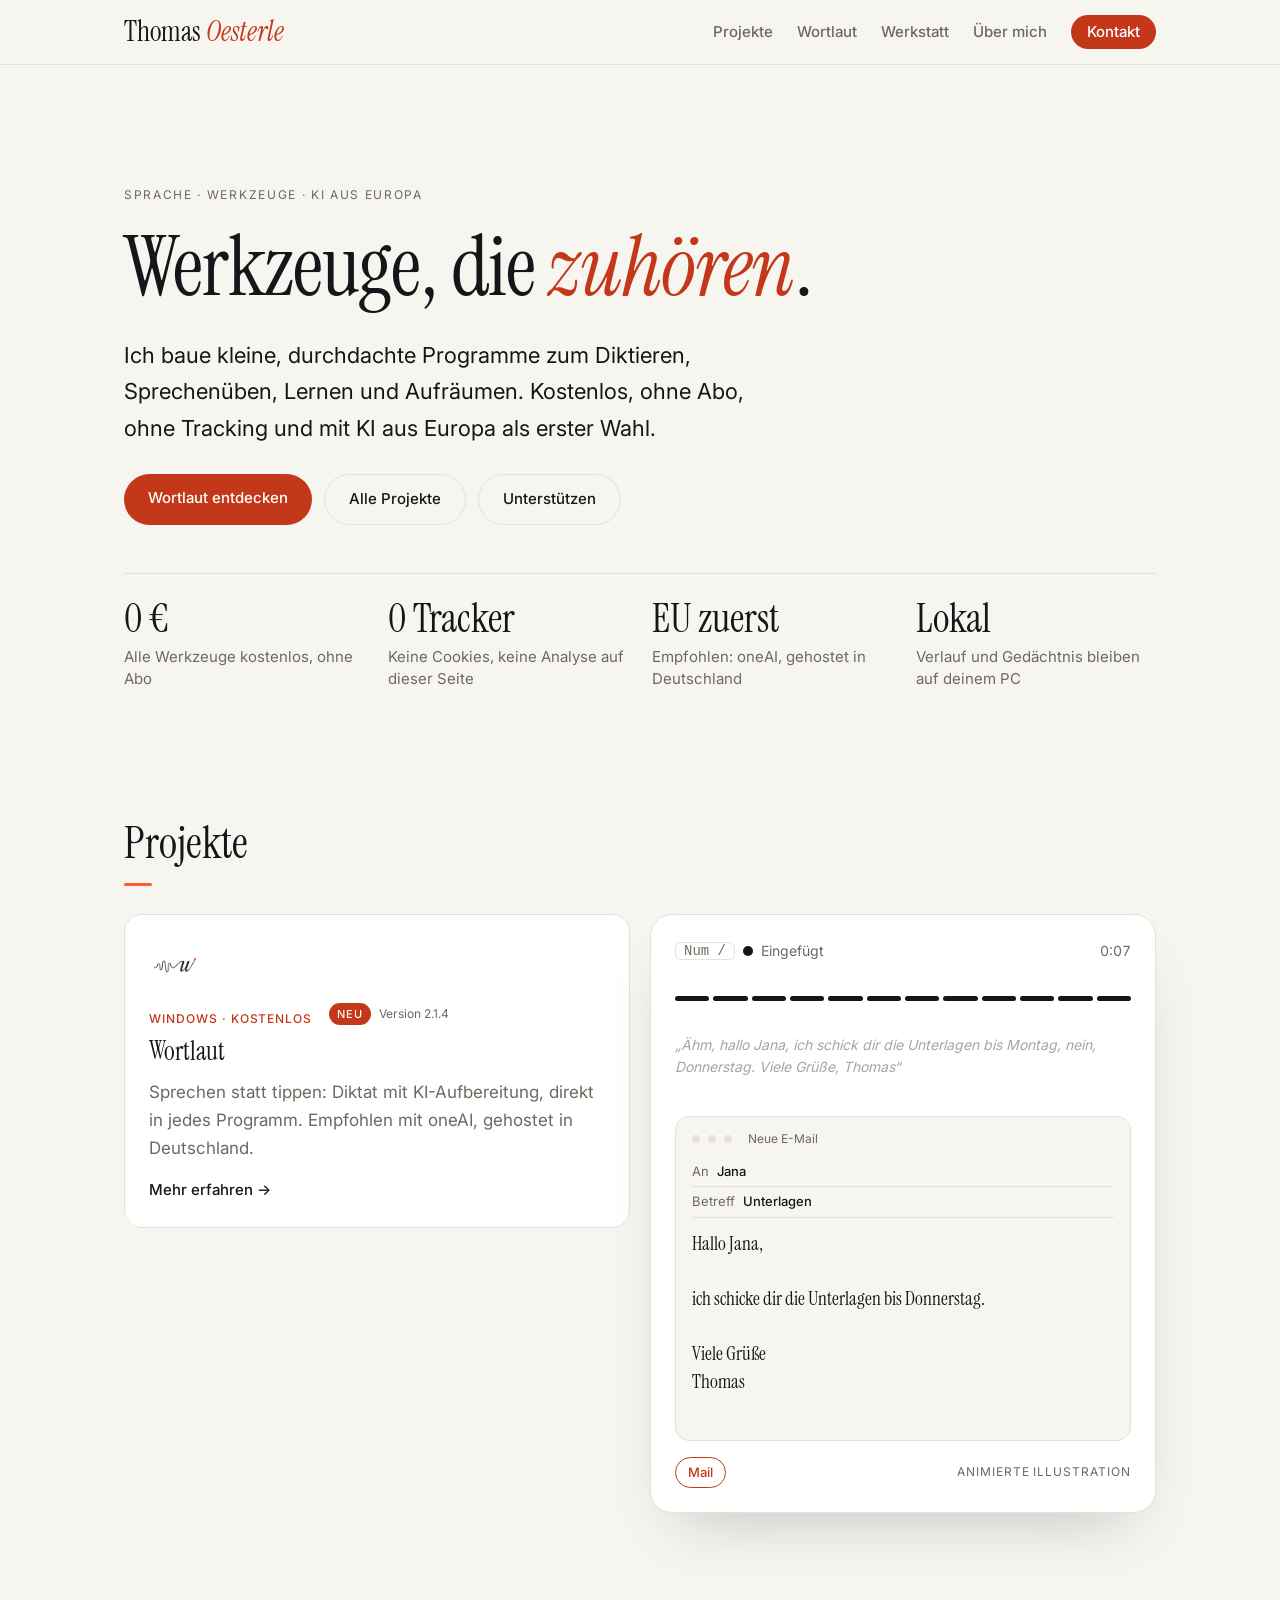
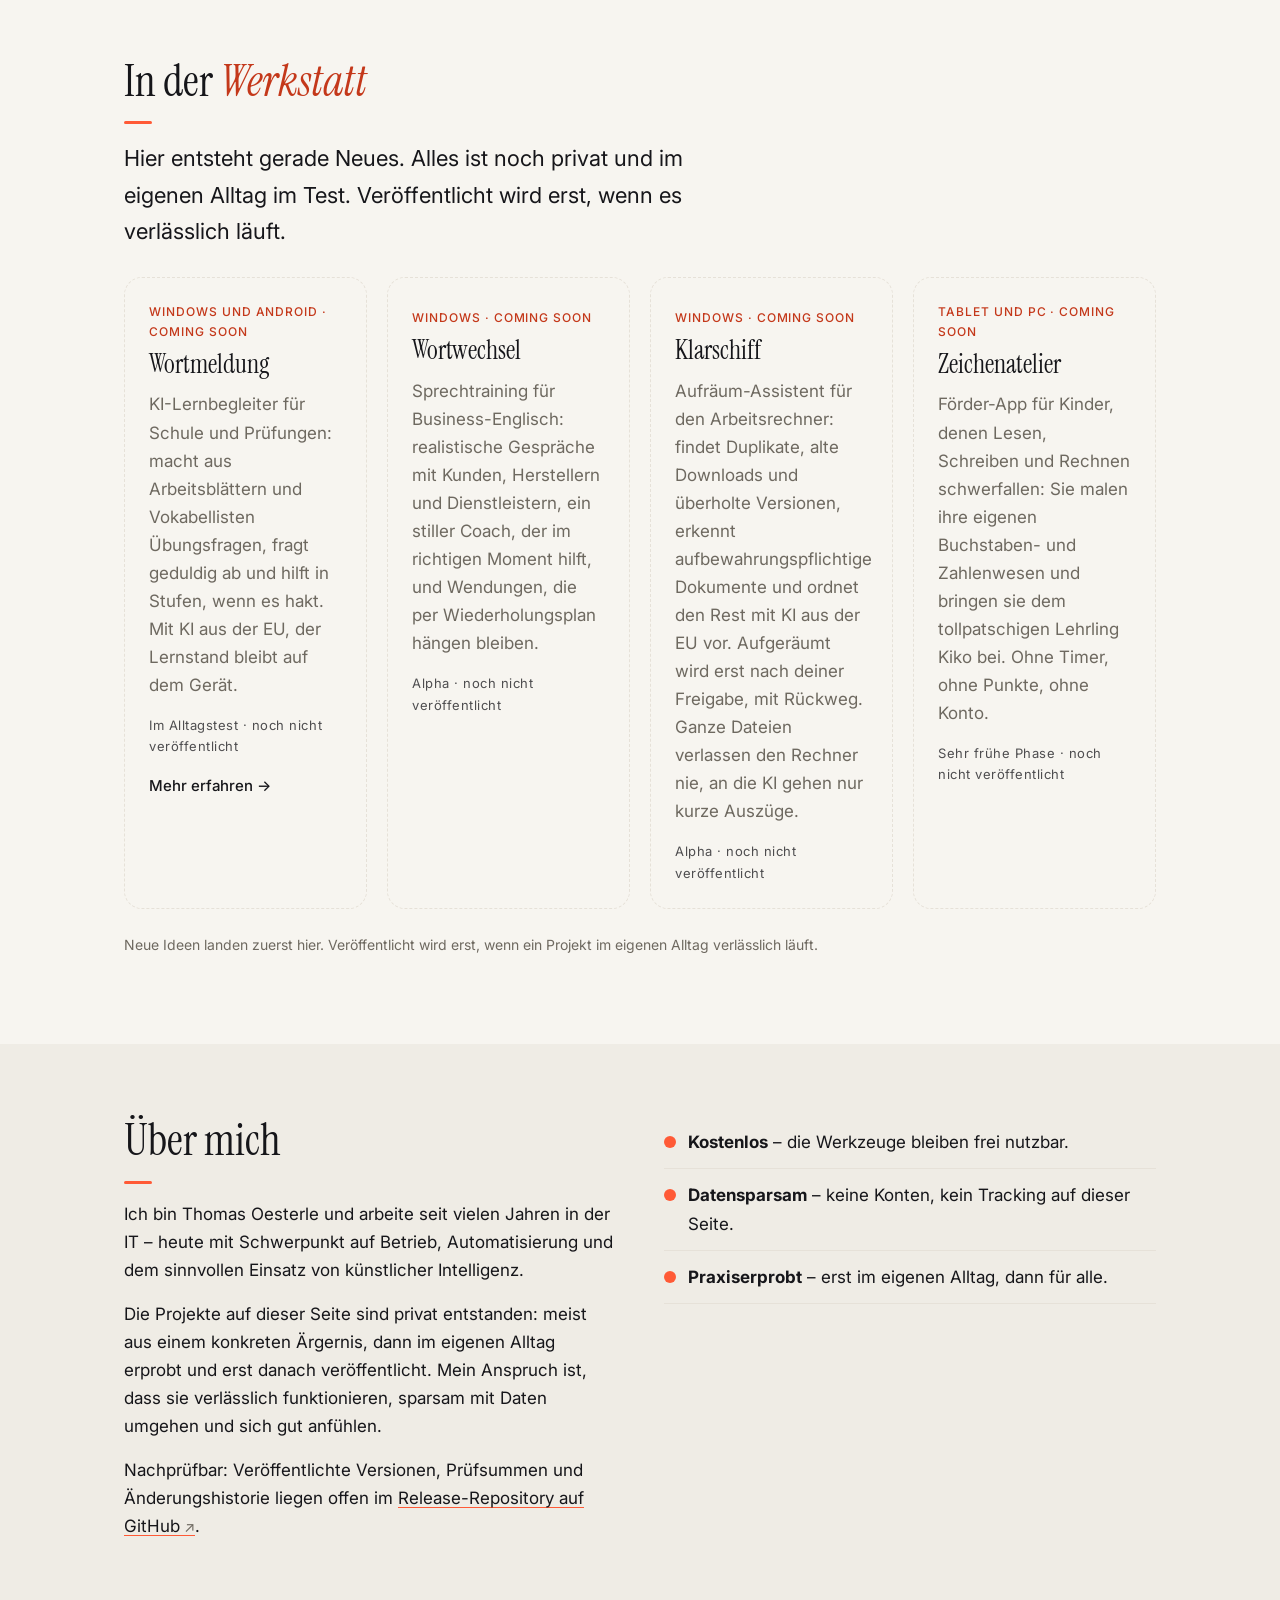
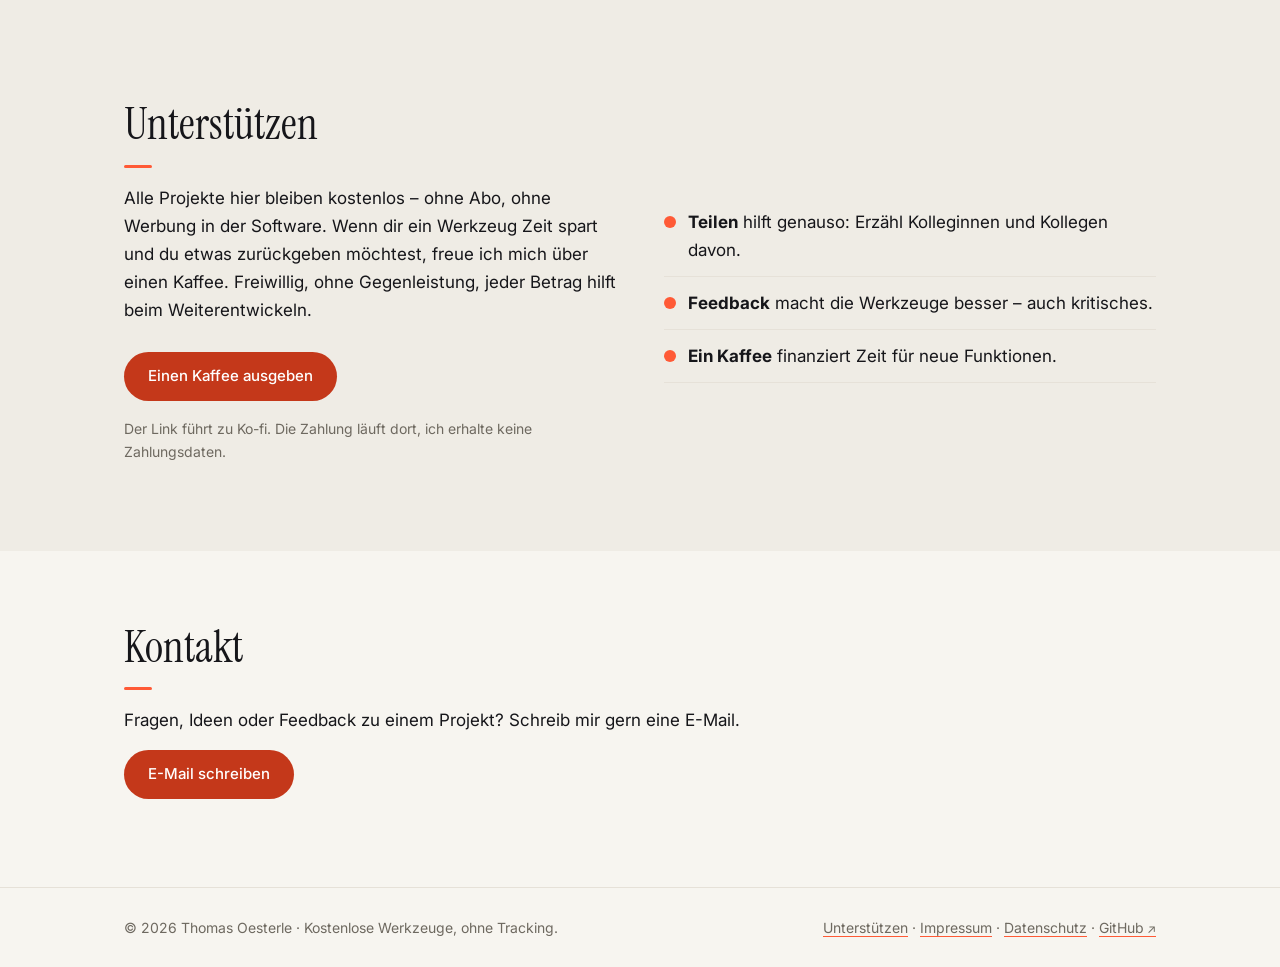
==== commit c9281d90: "Neuigkeiten: Wortlaut-Release uebernommen" ====
--- a/index.html
+++ b/index.html
@@ -61,7 +61,7 @@
         <picture><source srcset="/assets/wortlaut-logo-hell-256.png" media="(prefers-color-scheme: dark)"><img class="produktlogo" src="/assets/wortlaut-logo-256.png" alt="Wortlaut-Logo" width="52" height="52"></picture>
         <span class="etikett">Windows · kostenlos</span>
         <!-- neu:karte:start -->
-        <span class="neu-zeile"><span class="neu-marke">Neu</span>Version 2.1</span>
+        <span class="neu-zeile"><span class="neu-marke">Neu</span>Version 2.1.4</span>
         <!-- neu:karte:end -->
         <h3>Wortlaut</h3>
         <p>Sprechen statt tippen: Diktat mit KI-Aufbereitung, direkt in jedes Programm. Empfohlen mit oneAI, gehostet in Deutschland.</p>
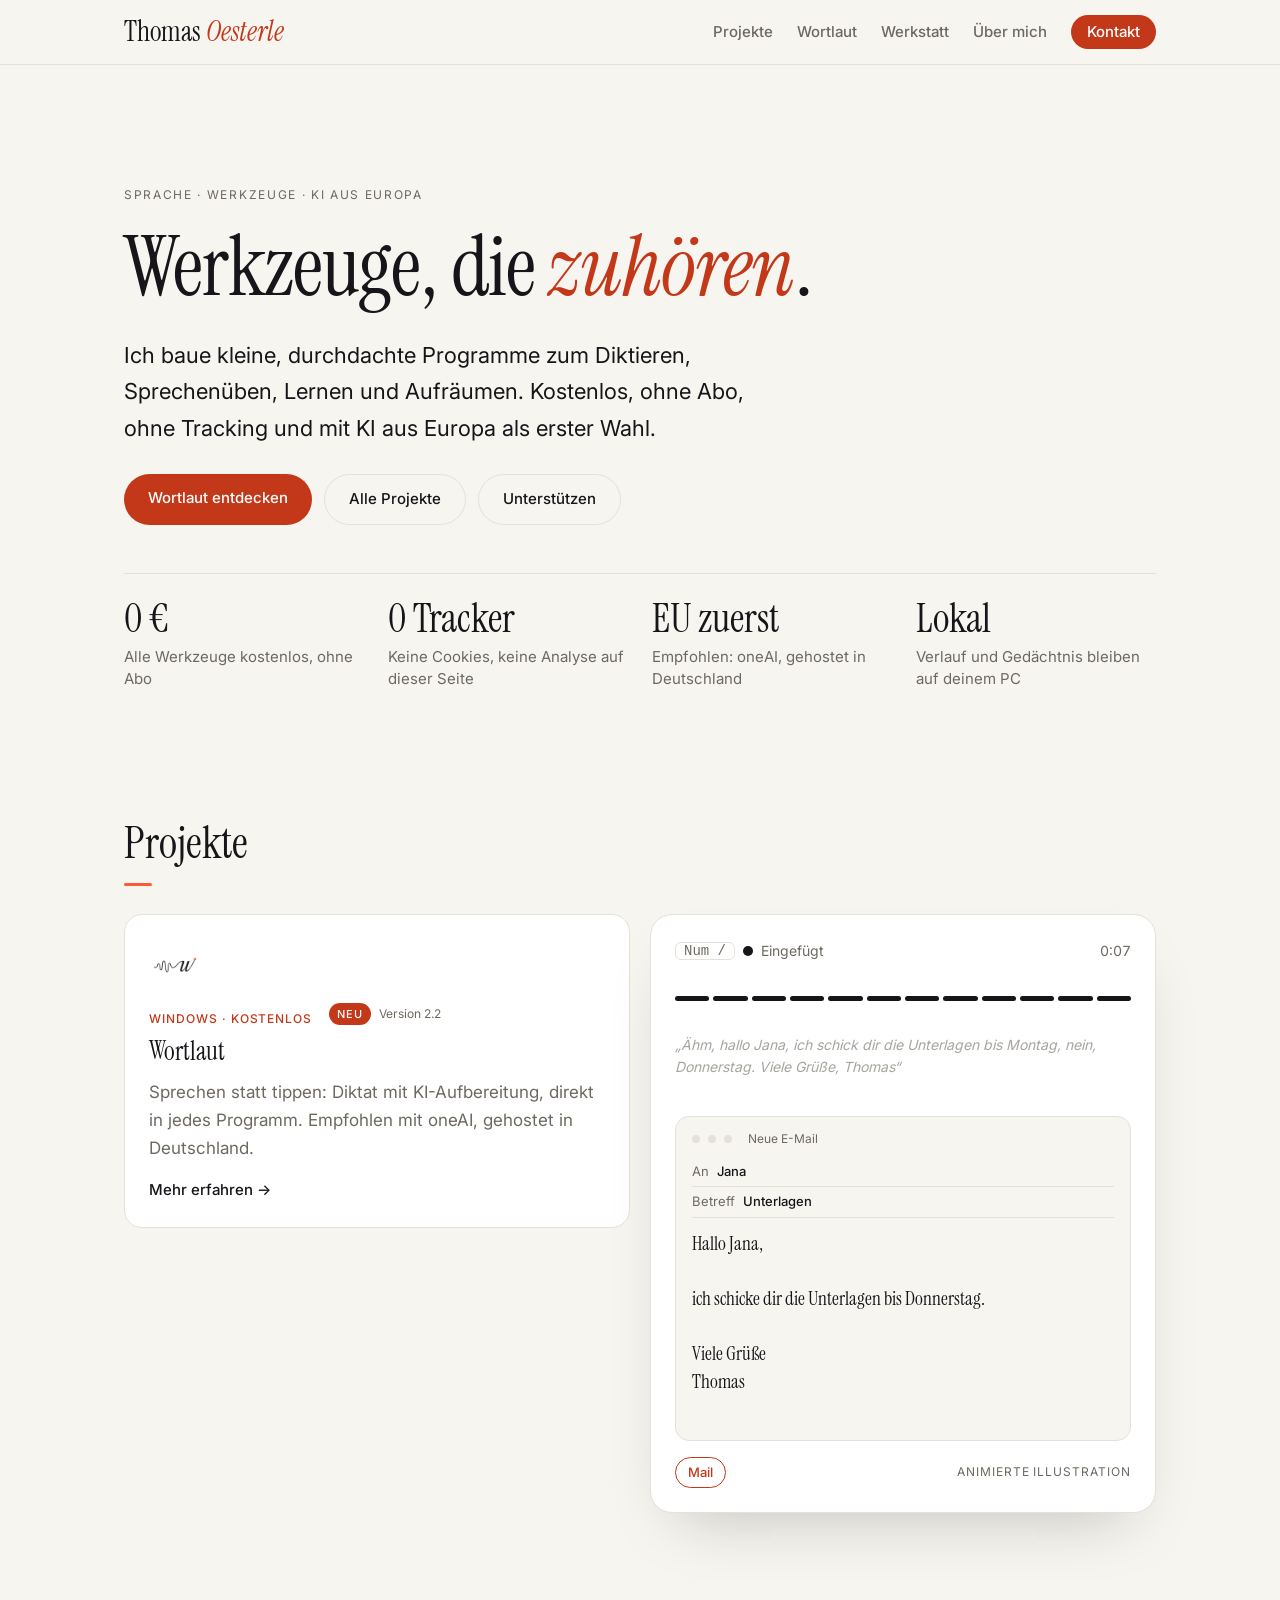
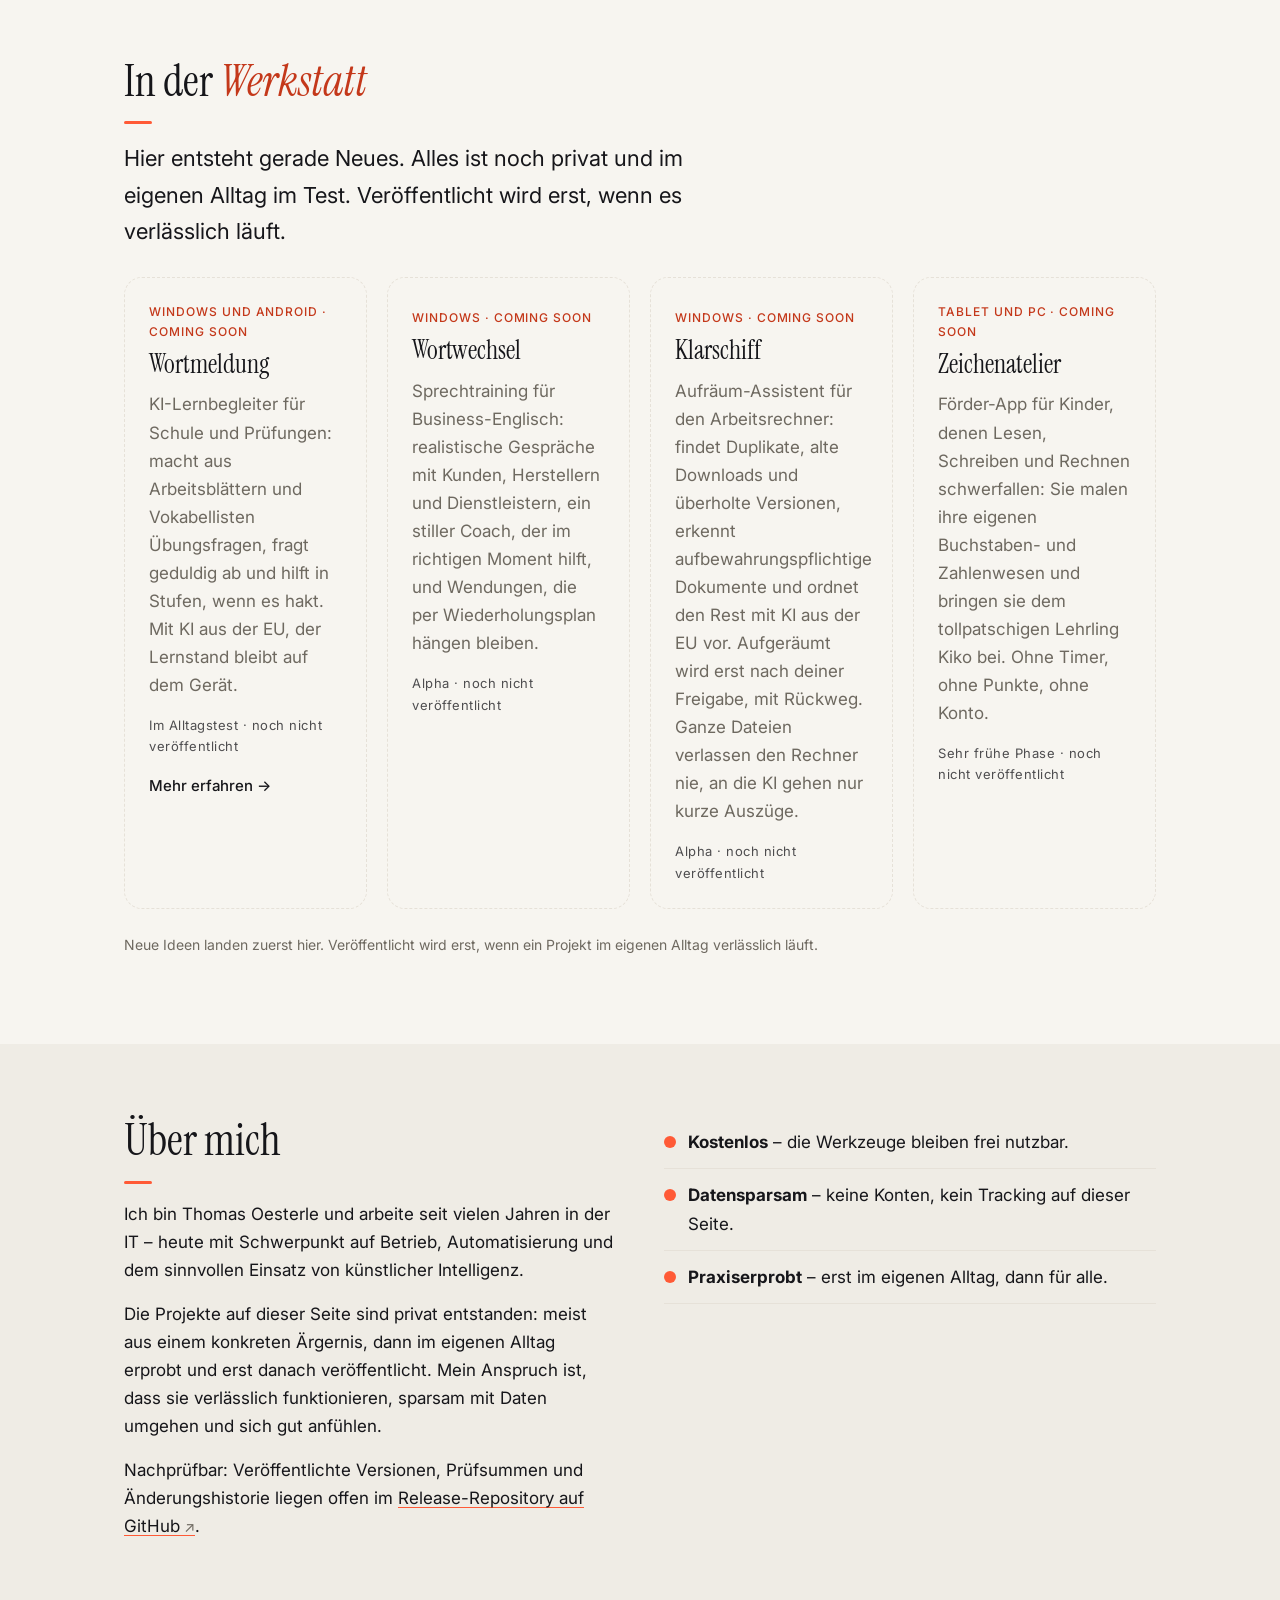
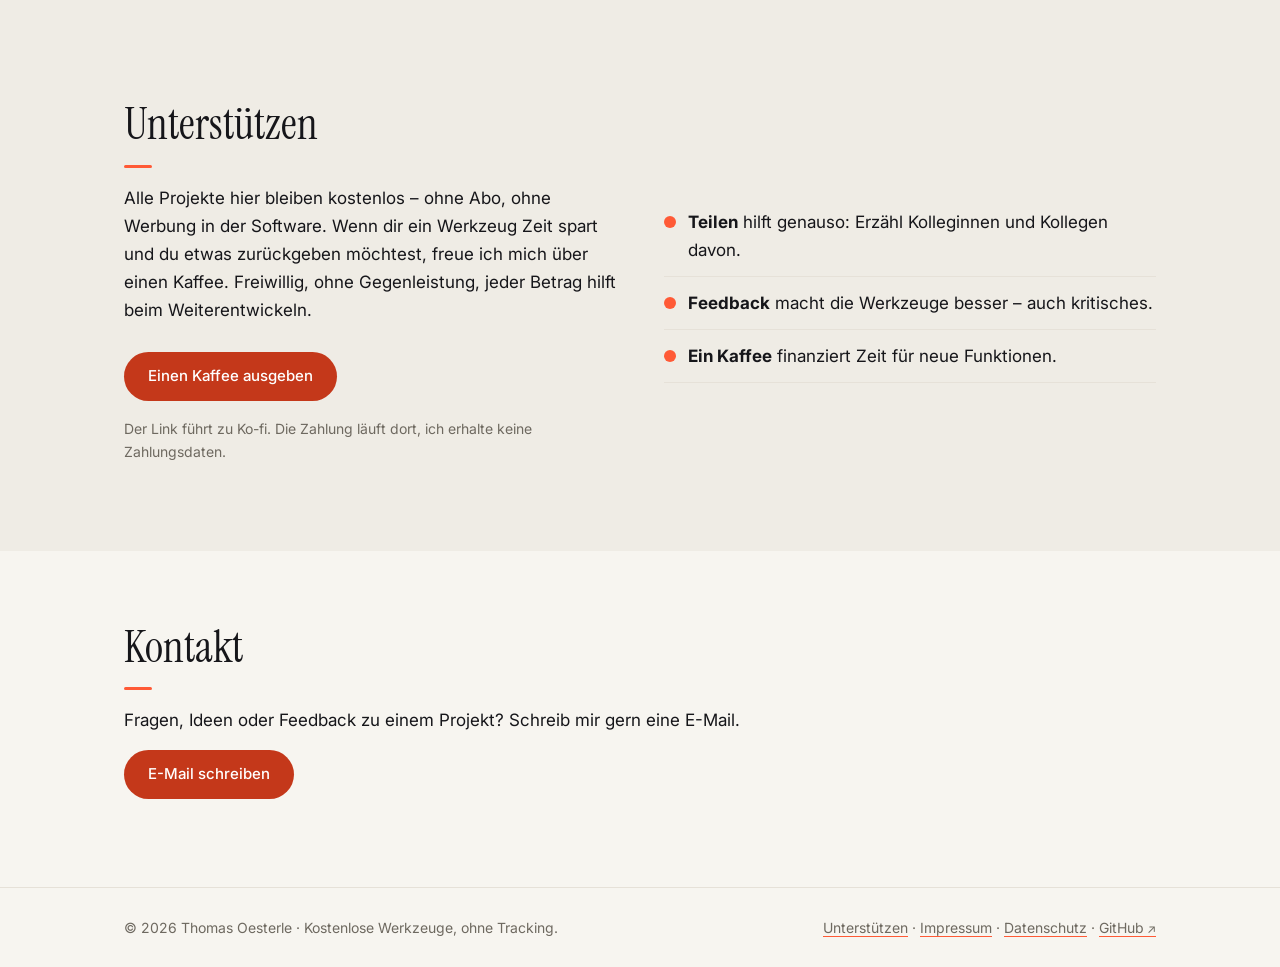
==== commit affd165f: "Neuigkeiten: Wortlaut-Release uebernommen" ====
--- a/index.html
+++ b/index.html
@@ -61,7 +61,7 @@
         <picture><source srcset="/assets/wortlaut-logo-hell-256.png" media="(prefers-color-scheme: dark)"><img class="produktlogo" src="/assets/wortlaut-logo-256.png" alt="Wortlaut-Logo" width="52" height="52"></picture>
         <span class="etikett">Windows · kostenlos</span>
         <!-- neu:karte:start -->
-        <span class="neu-zeile"><span class="neu-marke">Neu</span>Version 2.1.4</span>
+        <span class="neu-zeile"><span class="neu-marke">Neu</span>Version 2.2</span>
         <!-- neu:karte:end -->
         <h3>Wortlaut</h3>
         <p>Sprechen statt tippen: Diktat mit KI-Aufbereitung, direkt in jedes Programm. Empfohlen mit oneAI, gehostet in Deutschland.</p>
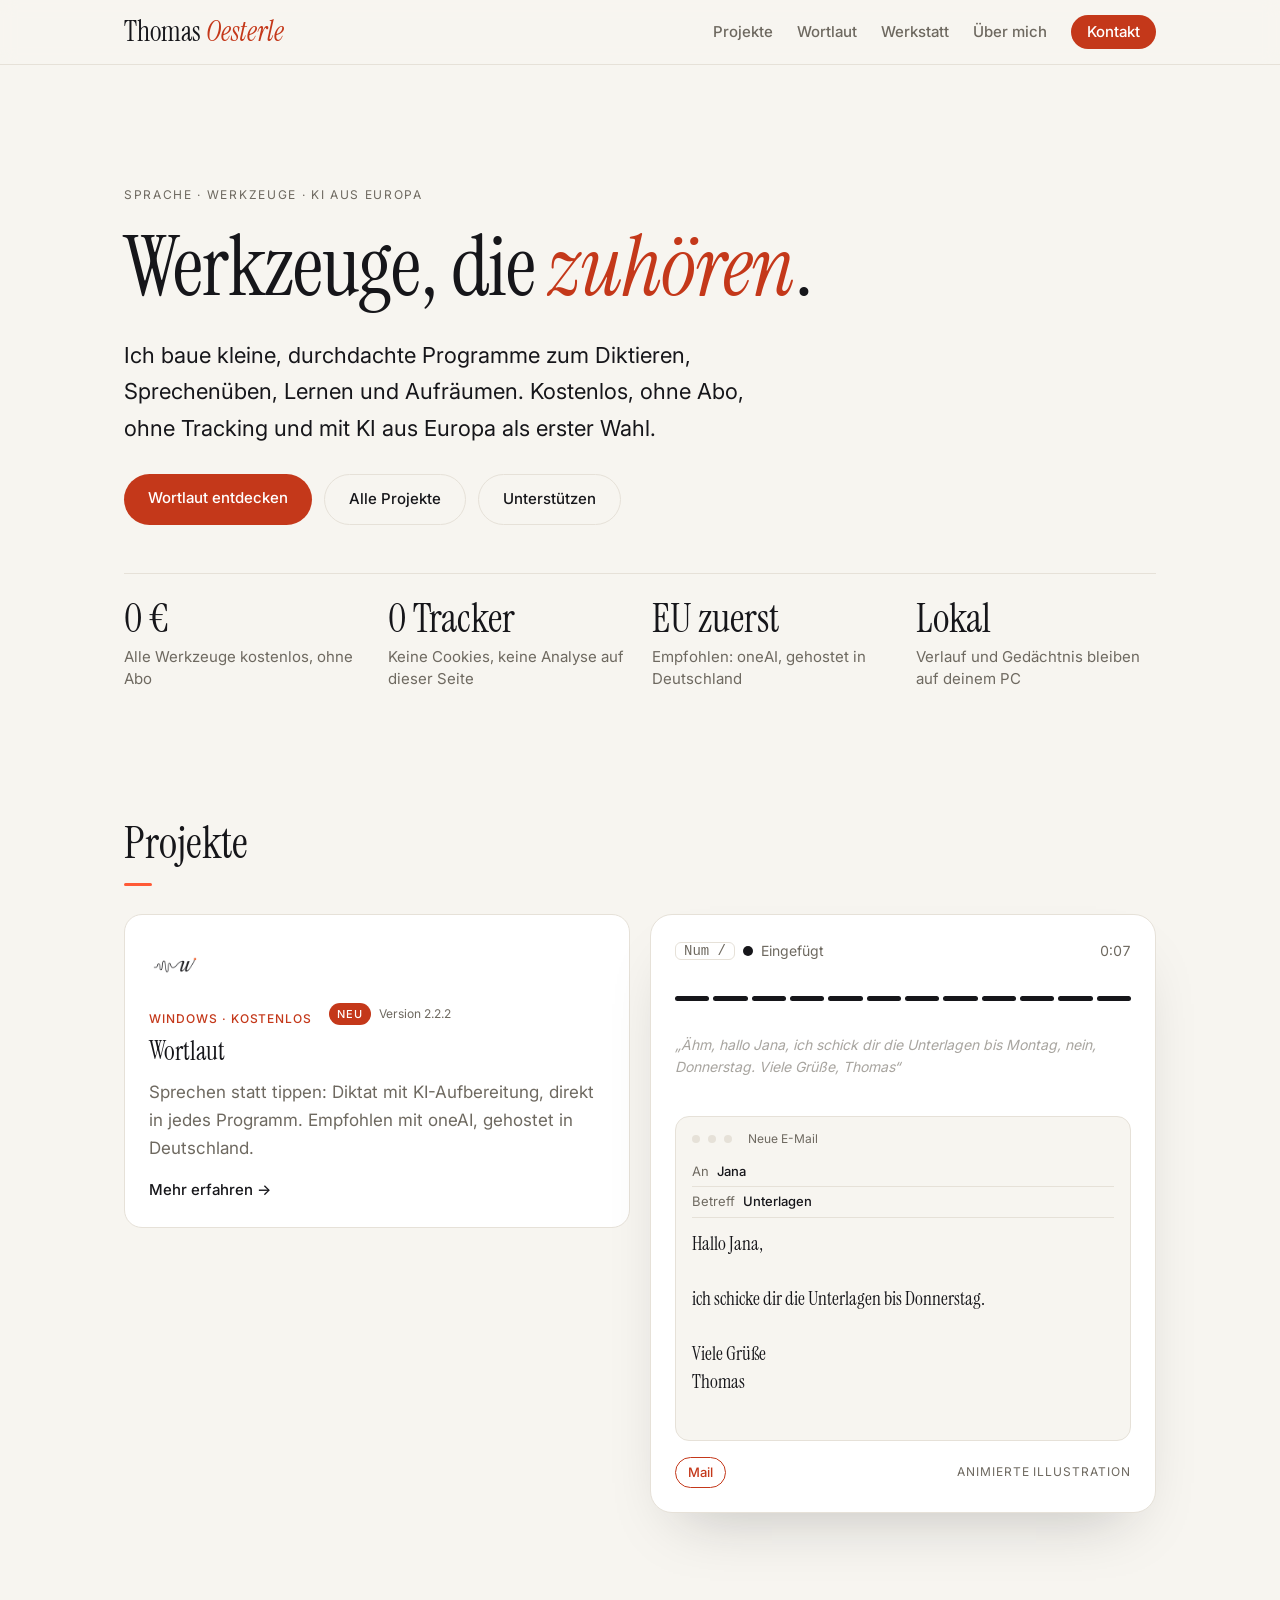
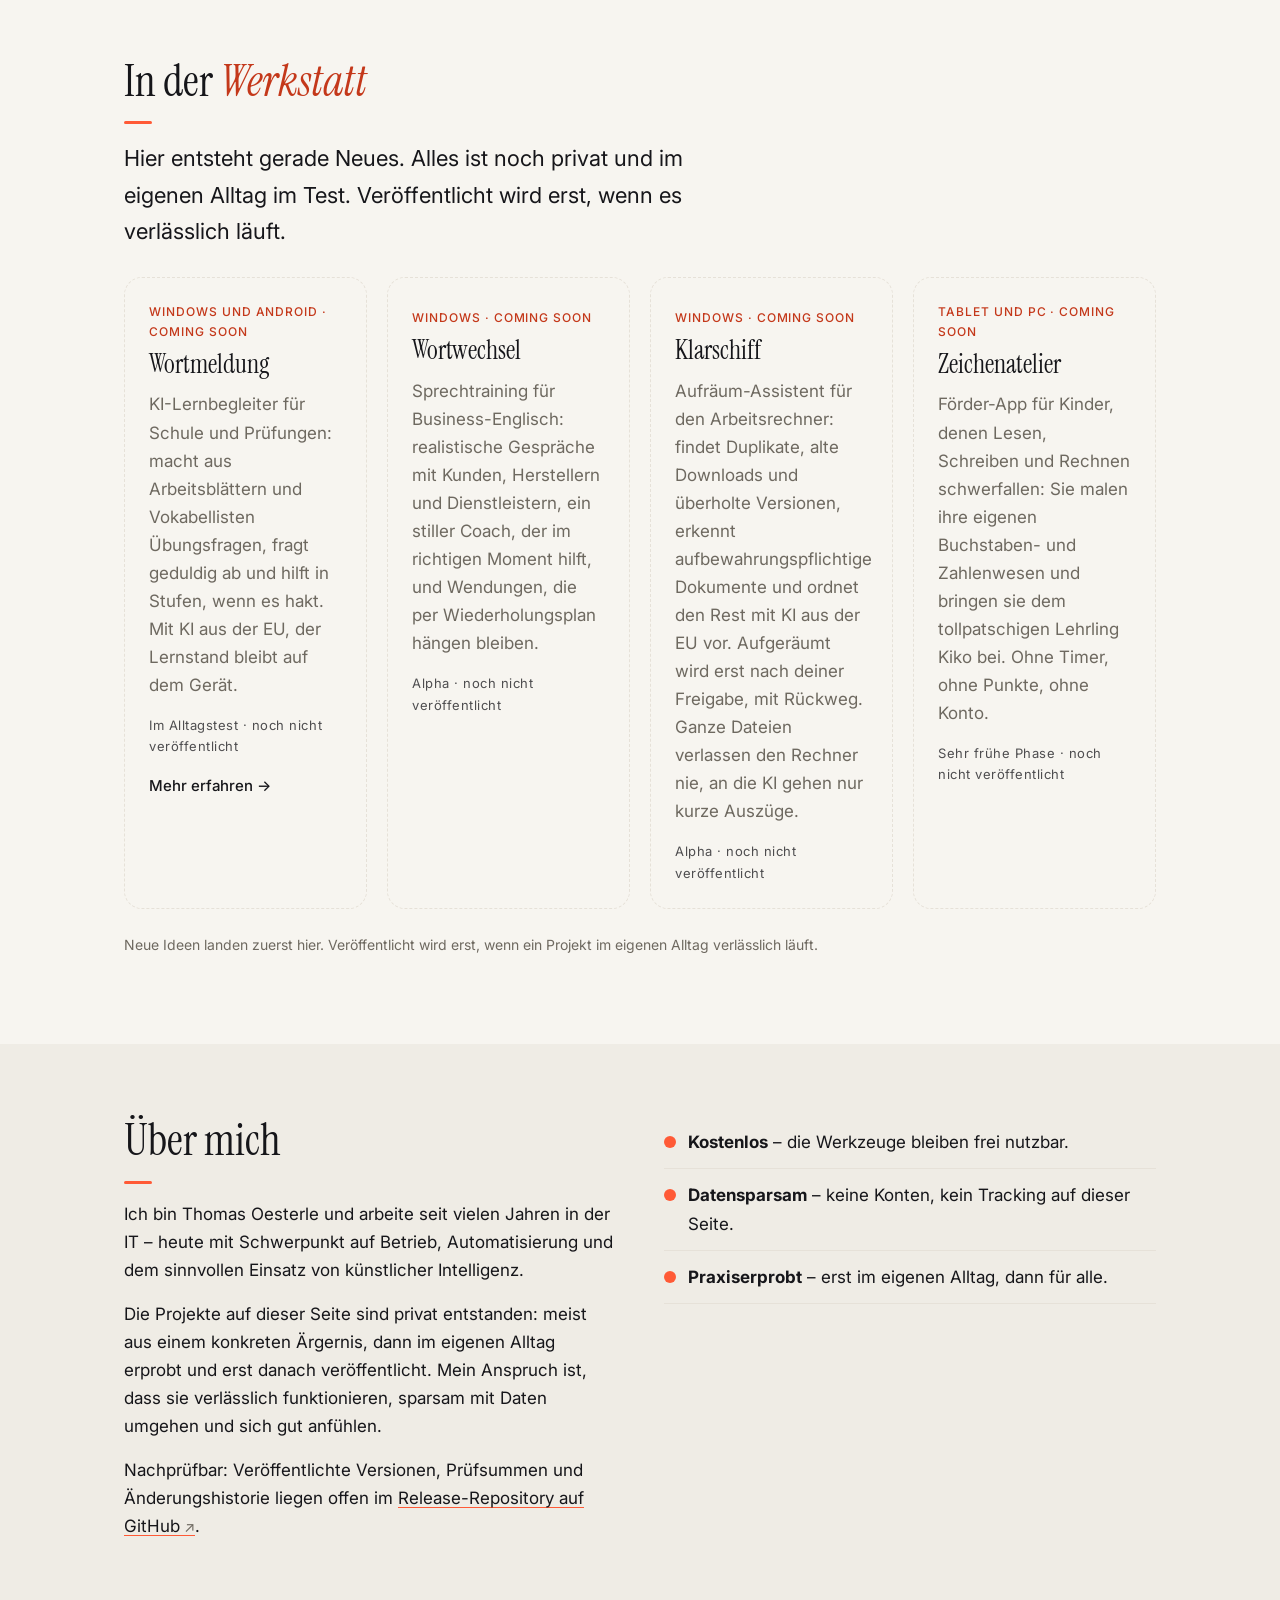
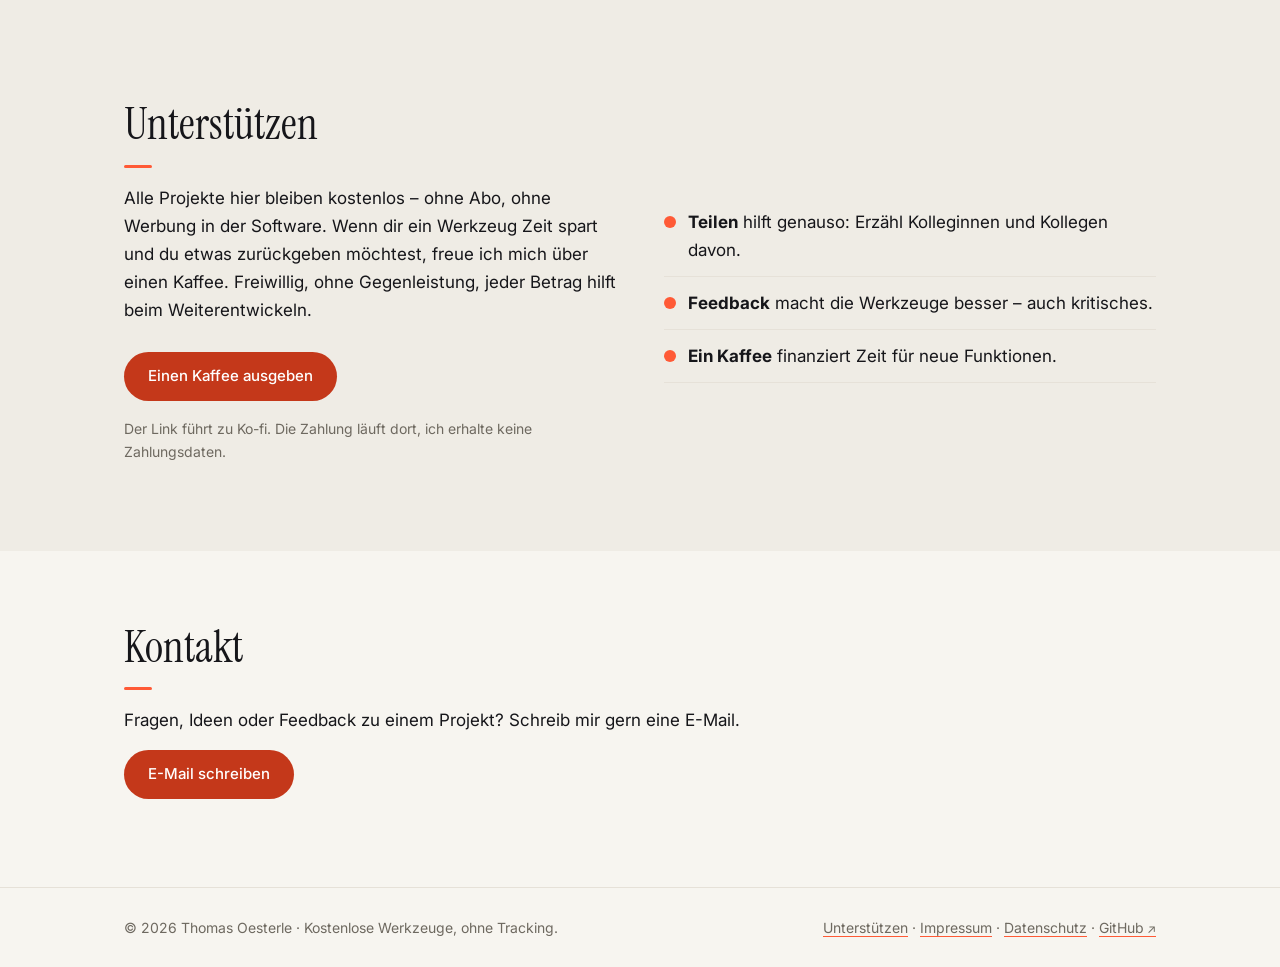
==== commit 54a3505f: "Neuigkeiten: Wortlaut-Release uebernommen" ====
--- a/index.html
+++ b/index.html
@@ -61,7 +61,7 @@
         <picture><source srcset="/assets/wortlaut-logo-hell-256.png" media="(prefers-color-scheme: dark)"><img class="produktlogo" src="/assets/wortlaut-logo-256.png" alt="Wortlaut-Logo" width="52" height="52"></picture>
         <span class="etikett">Windows · kostenlos</span>
         <!-- neu:karte:start -->
-        <span class="neu-zeile"><span class="neu-marke">Neu</span>Version 2.2</span>
+        <span class="neu-zeile"><span class="neu-marke">Neu</span>Version 2.2.2</span>
         <!-- neu:karte:end -->
         <h3>Wortlaut</h3>
         <p>Sprechen statt tippen: Diktat mit KI-Aufbereitung, direkt in jedes Programm. Empfohlen mit oneAI, gehostet in Deutschland.</p>
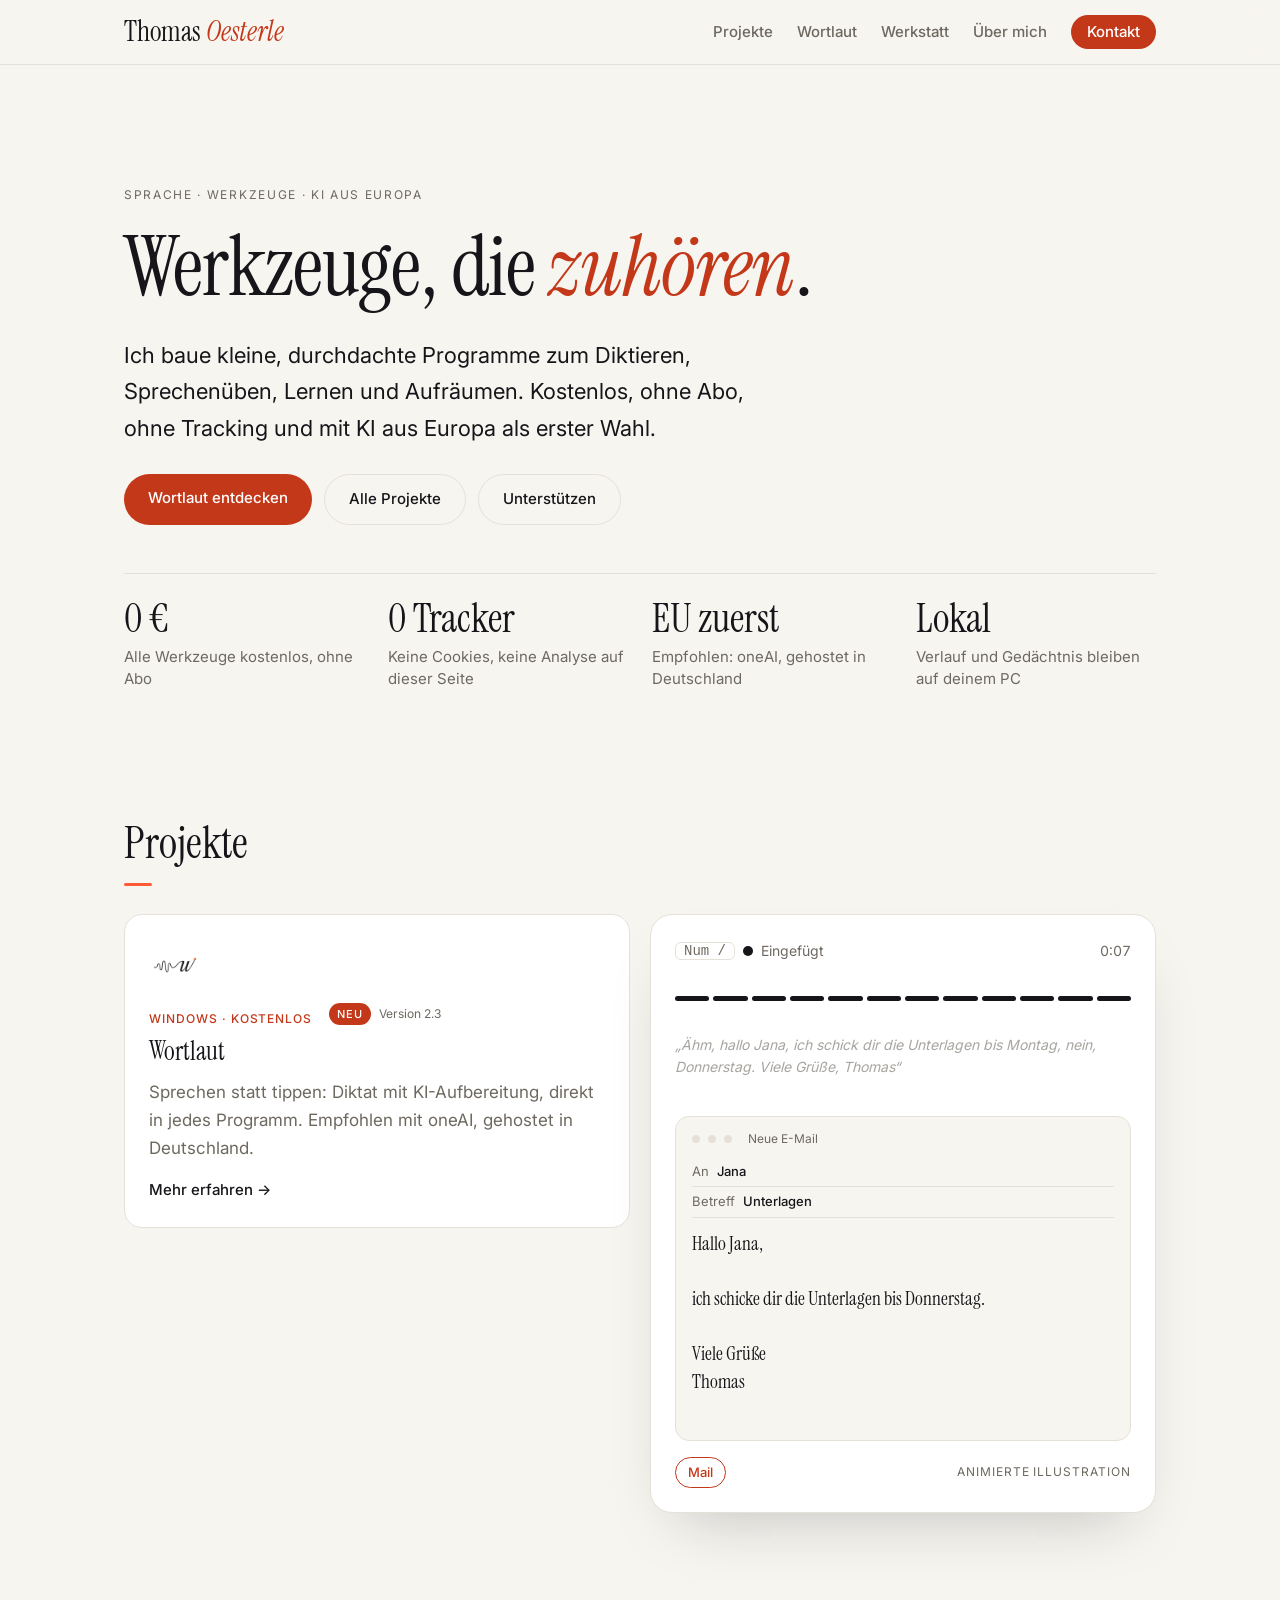
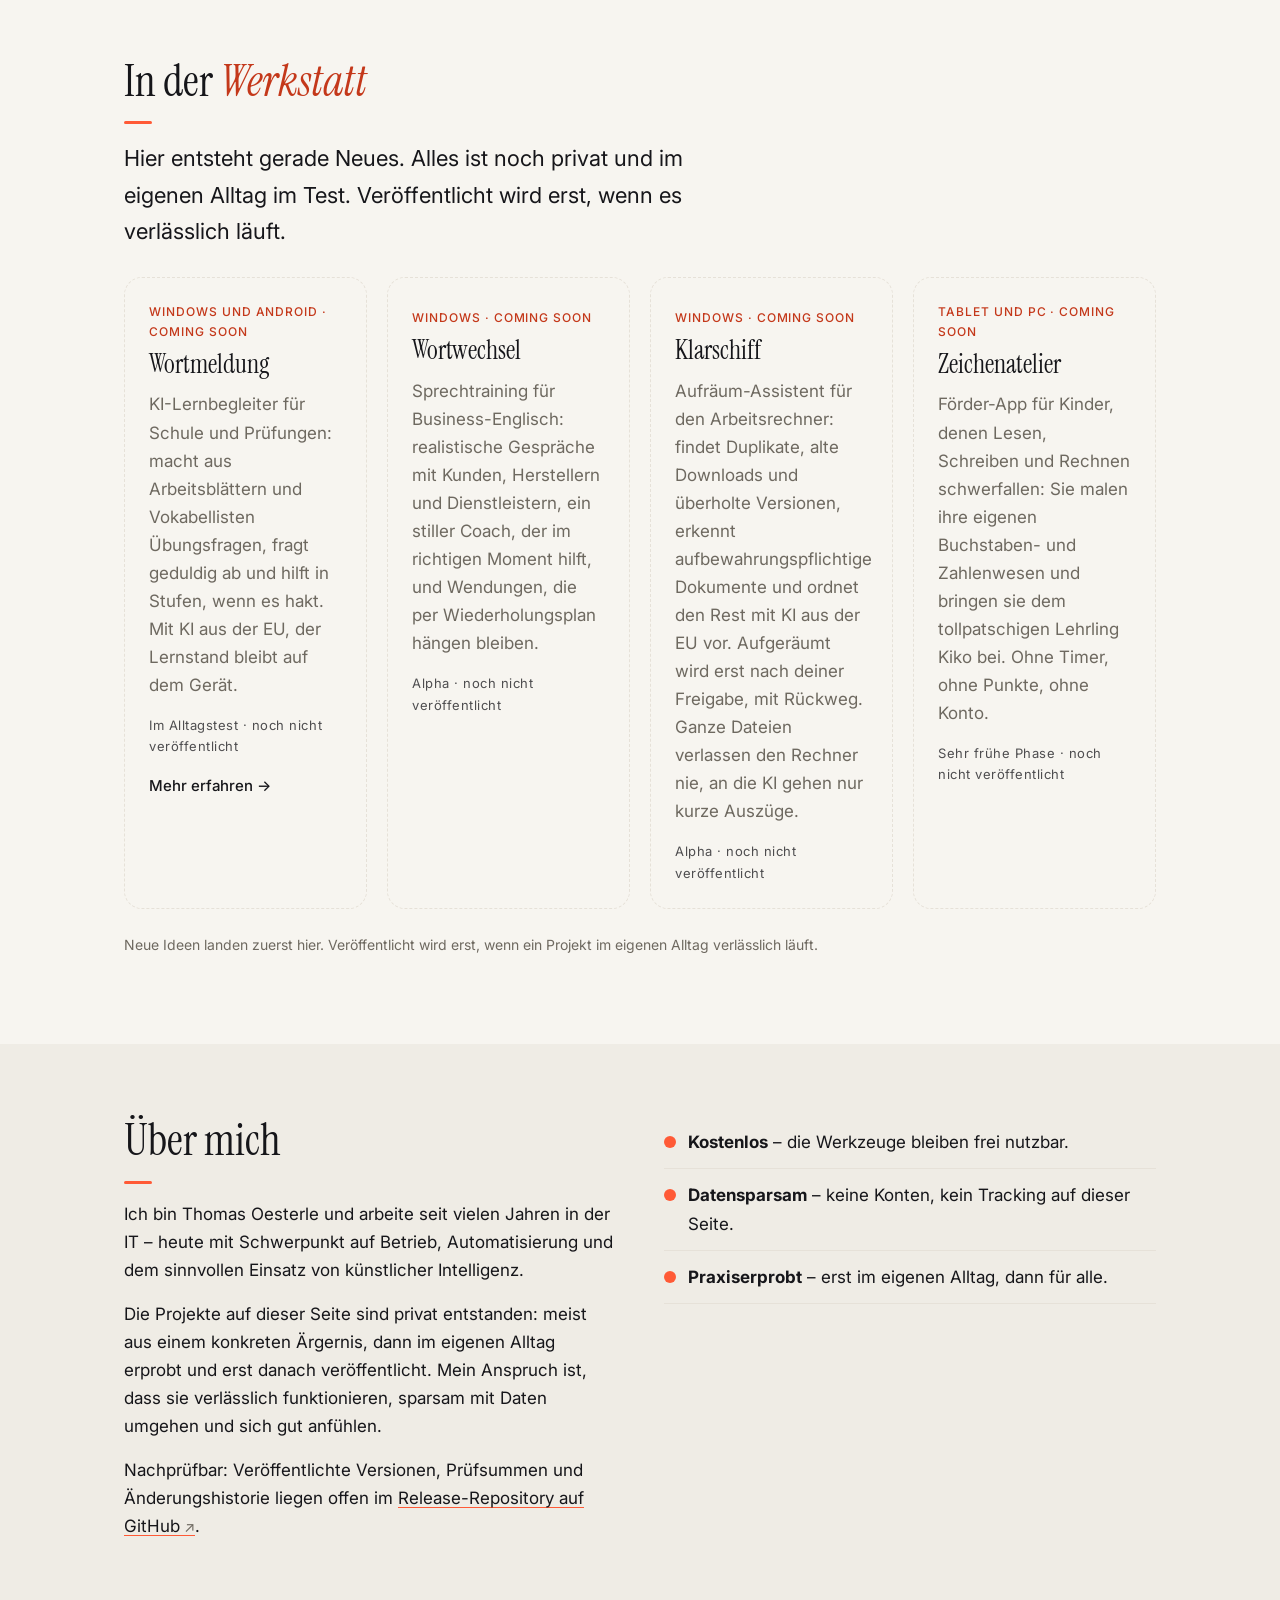
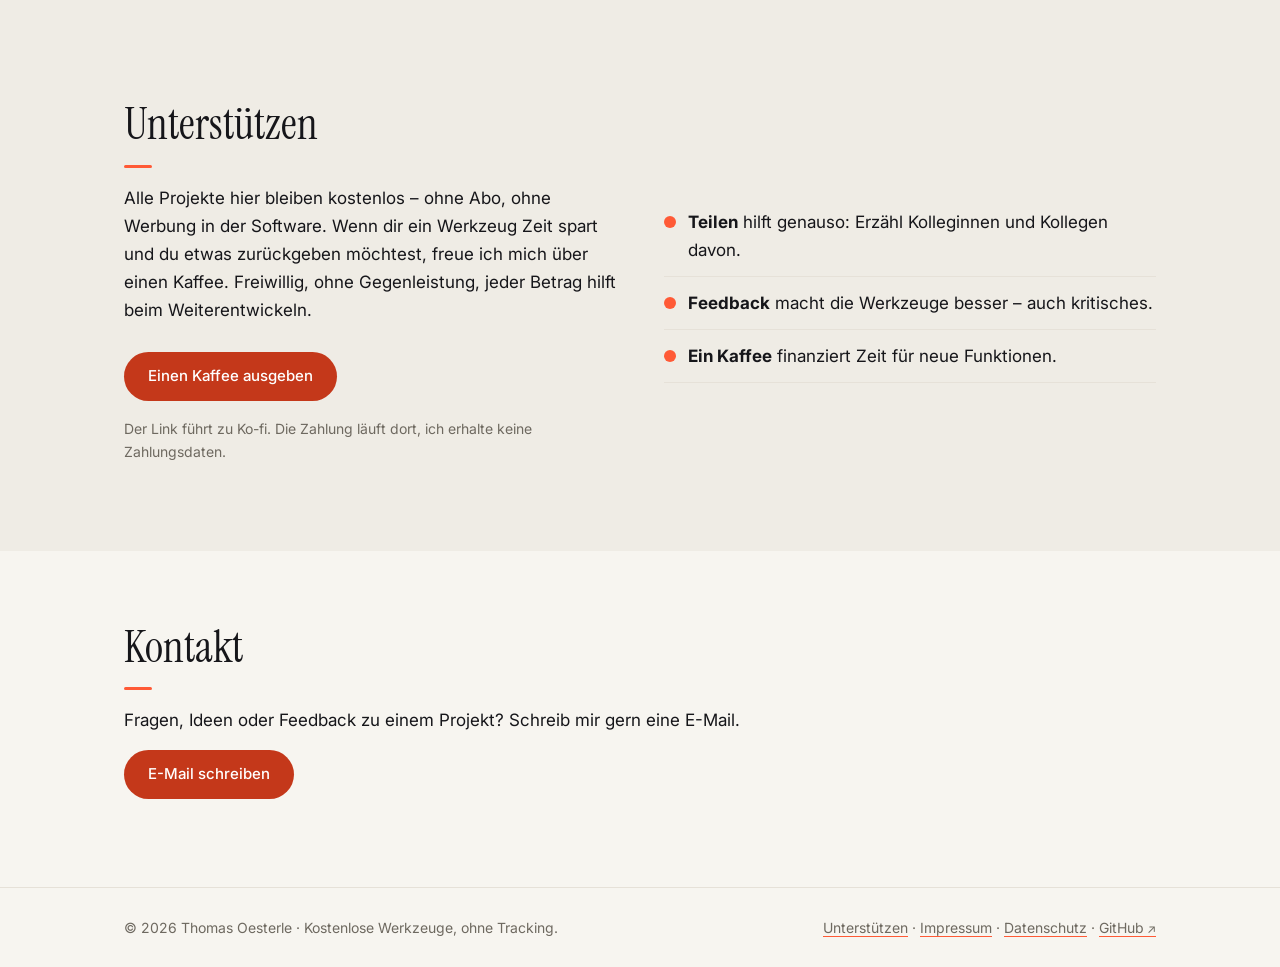
==== commit c823b084: "Neuigkeiten: Wortlaut-Release uebernommen" ====
--- a/index.html
+++ b/index.html
@@ -61,7 +61,7 @@
         <picture><source srcset="/assets/wortlaut-logo-hell-256.png" media="(prefers-color-scheme: dark)"><img class="produktlogo" src="/assets/wortlaut-logo-256.png" alt="Wortlaut-Logo" width="52" height="52"></picture>
         <span class="etikett">Windows · kostenlos</span>
         <!-- neu:karte:start -->
-        <span class="neu-zeile"><span class="neu-marke">Neu</span>Version 2.2.2</span>
+        <span class="neu-zeile"><span class="neu-marke">Neu</span>Version 2.3</span>
         <!-- neu:karte:end -->
         <h3>Wortlaut</h3>
         <p>Sprechen statt tippen: Diktat mit KI-Aufbereitung, direkt in jedes Programm. Empfohlen mit oneAI, gehostet in Deutschland.</p>
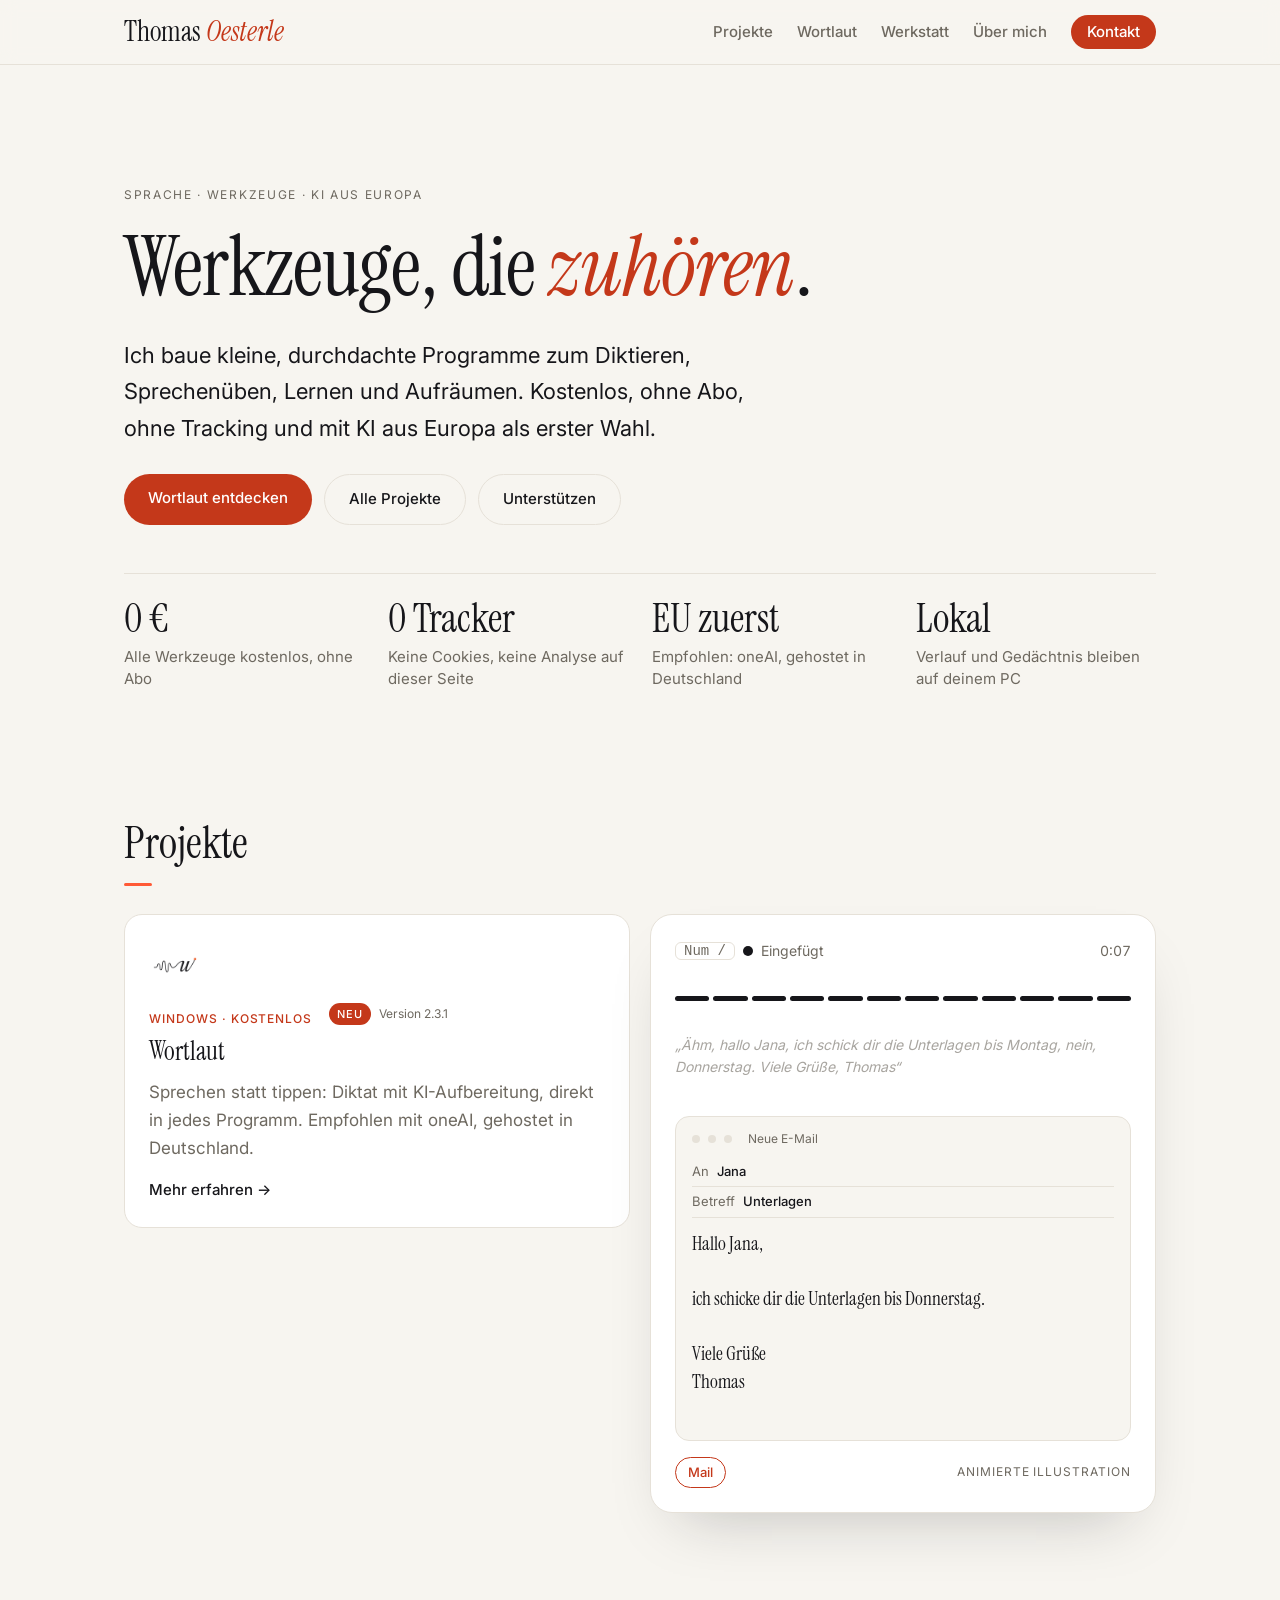
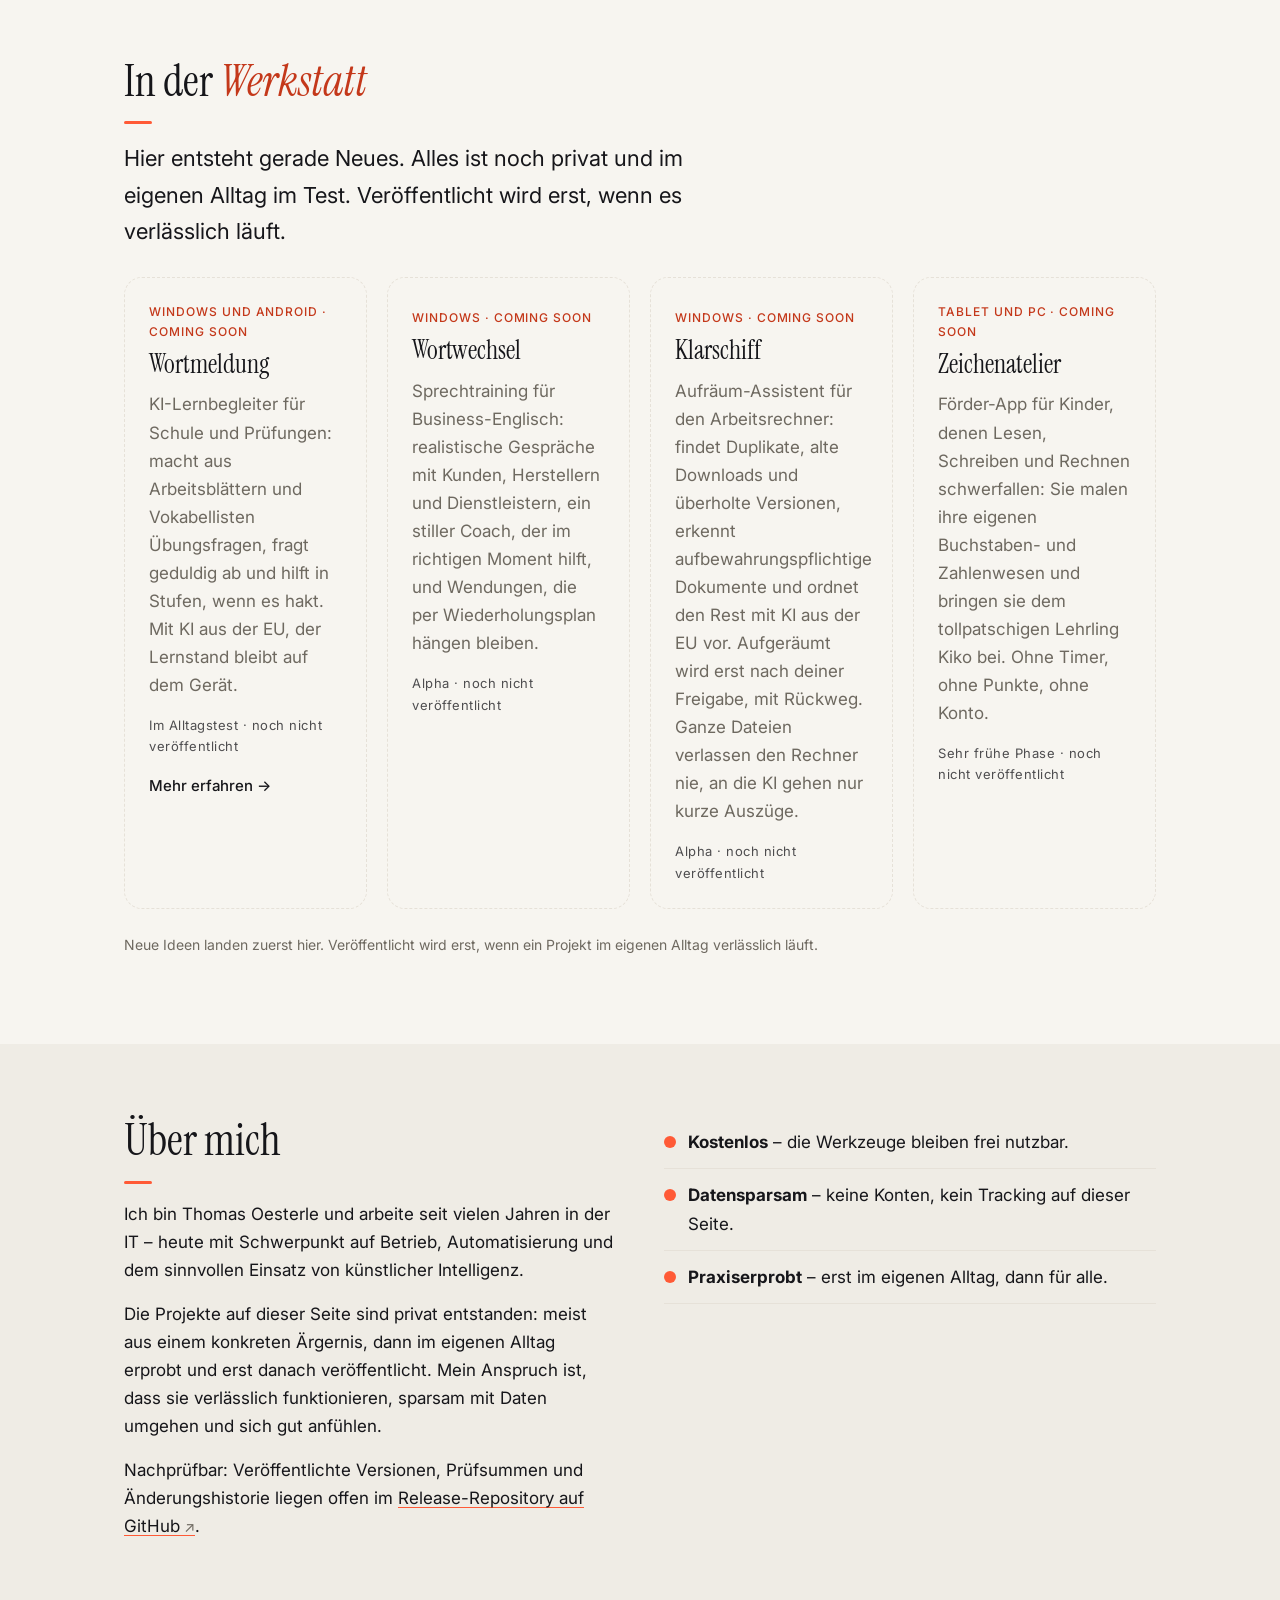
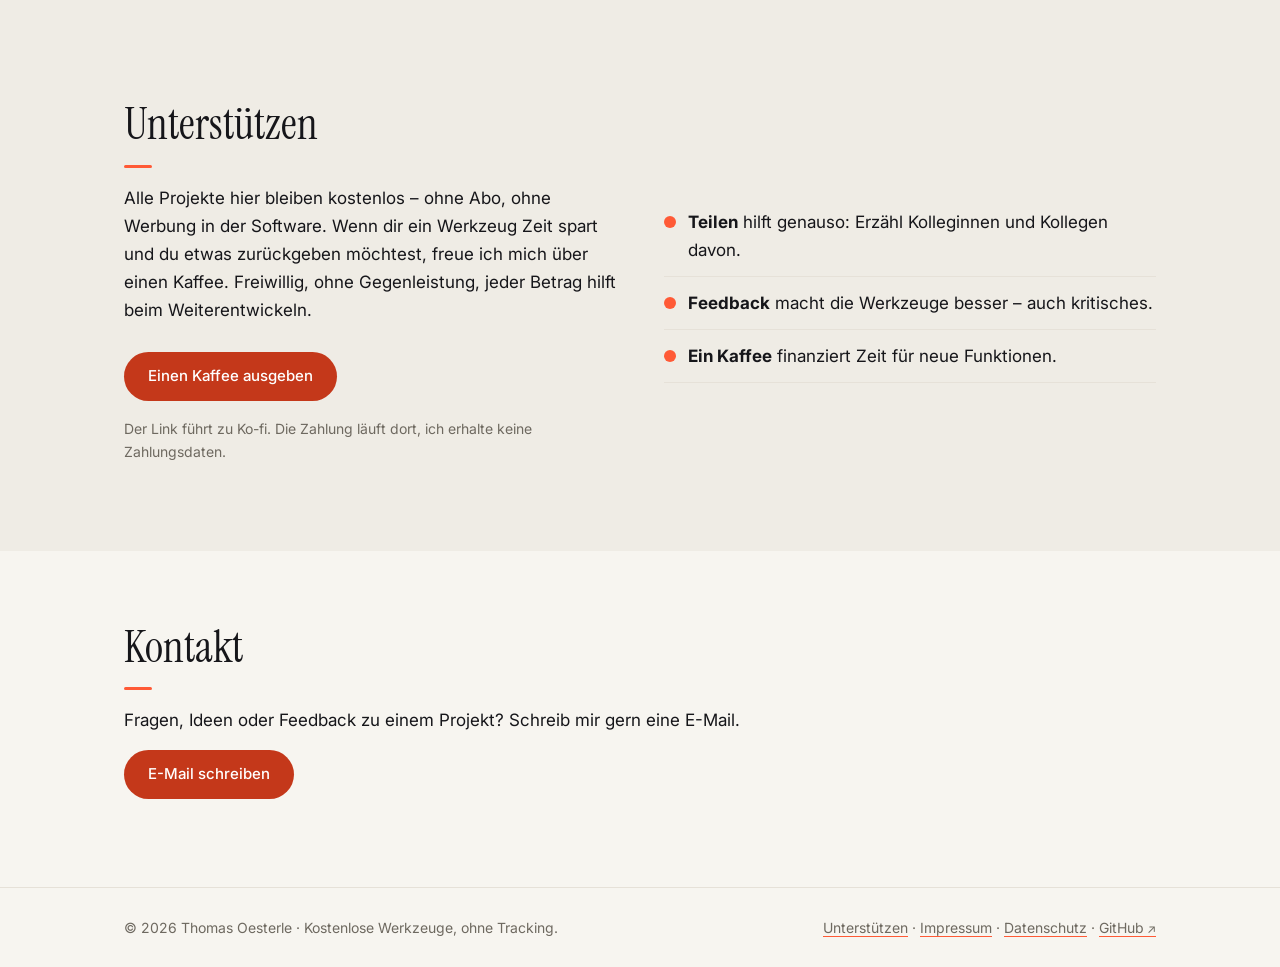
==== commit a8404a14: "Neuigkeiten: Wortlaut-Release uebernommen" ====
--- a/index.html
+++ b/index.html
@@ -61,7 +61,7 @@
         <picture><source srcset="/assets/wortlaut-logo-hell-256.png" media="(prefers-color-scheme: dark)"><img class="produktlogo" src="/assets/wortlaut-logo-256.png" alt="Wortlaut-Logo" width="52" height="52"></picture>
         <span class="etikett">Windows · kostenlos</span>
         <!-- neu:karte:start -->
-        <span class="neu-zeile"><span class="neu-marke">Neu</span>Version 2.3</span>
+        <span class="neu-zeile"><span class="neu-marke">Neu</span>Version 2.3.1</span>
         <!-- neu:karte:end -->
         <h3>Wortlaut</h3>
         <p>Sprechen statt tippen: Diktat mit KI-Aufbereitung, direkt in jedes Programm. Empfohlen mit oneAI, gehostet in Deutschland.</p>
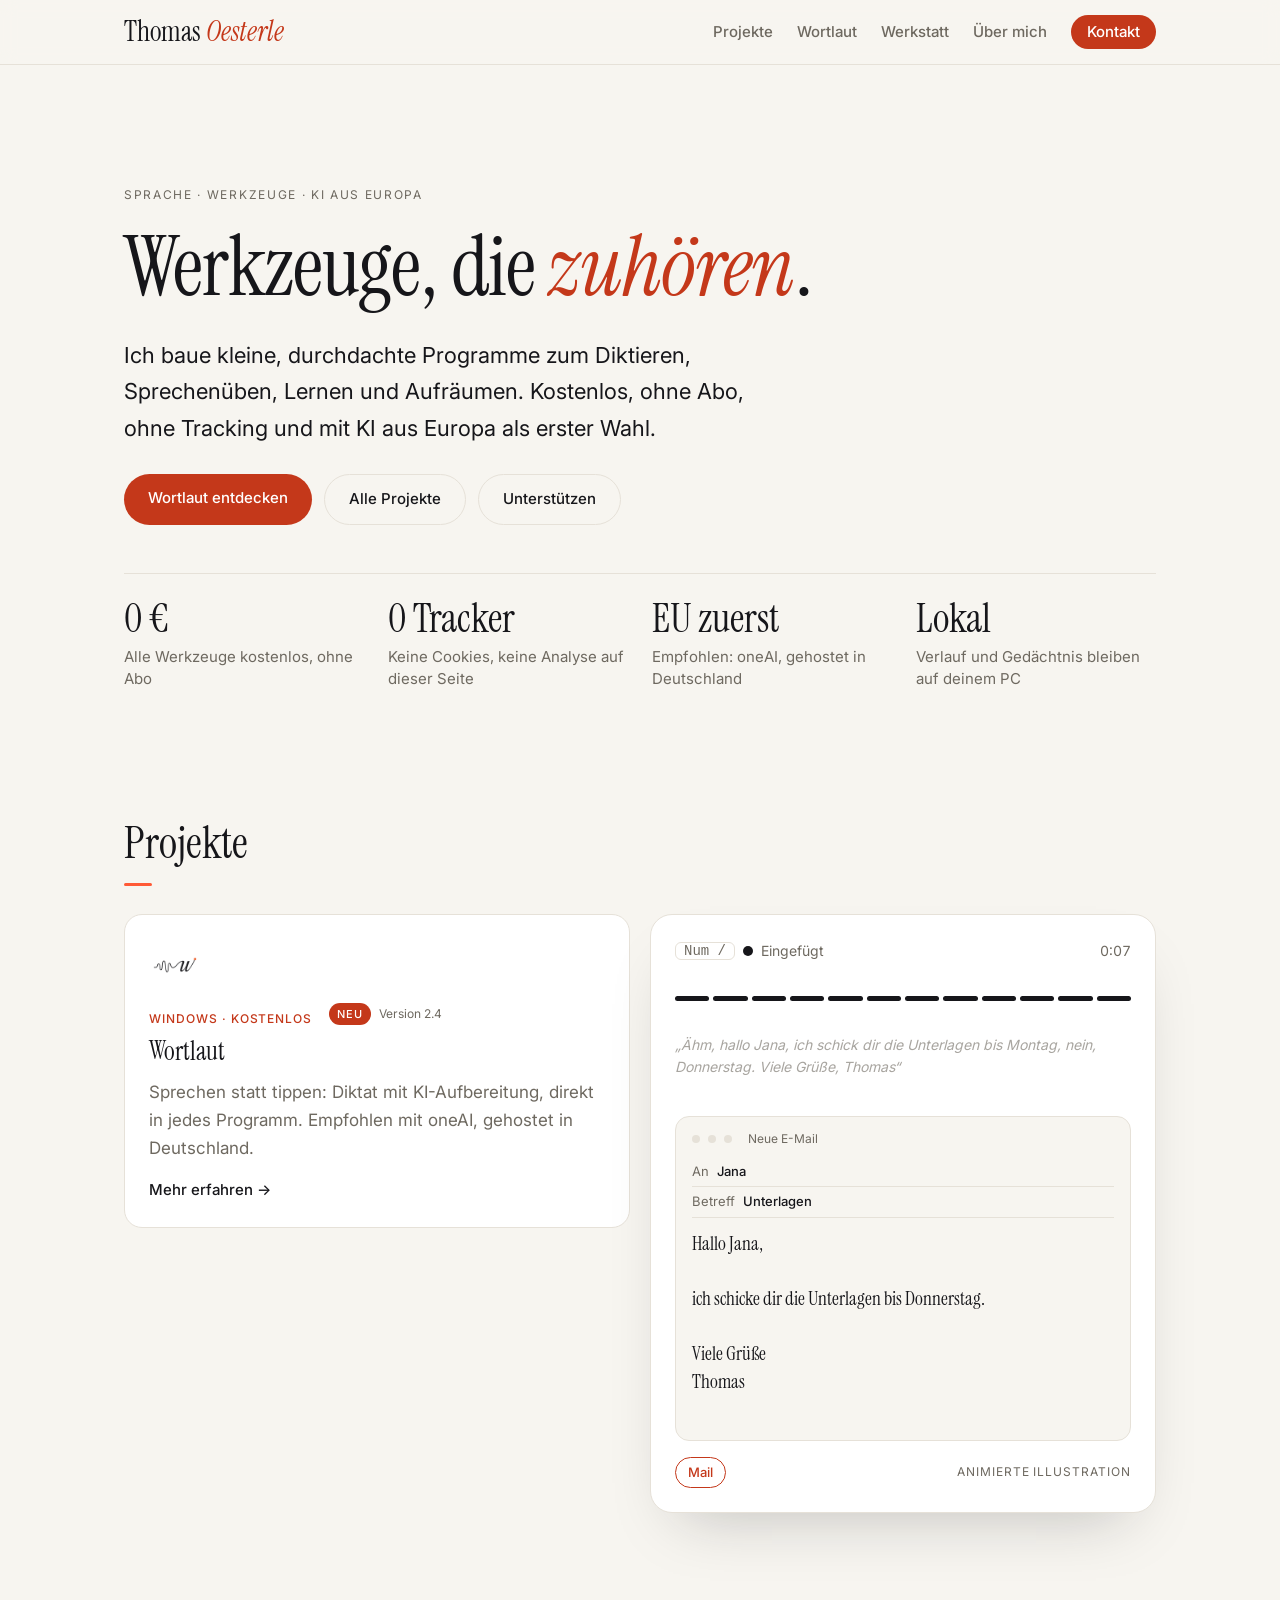
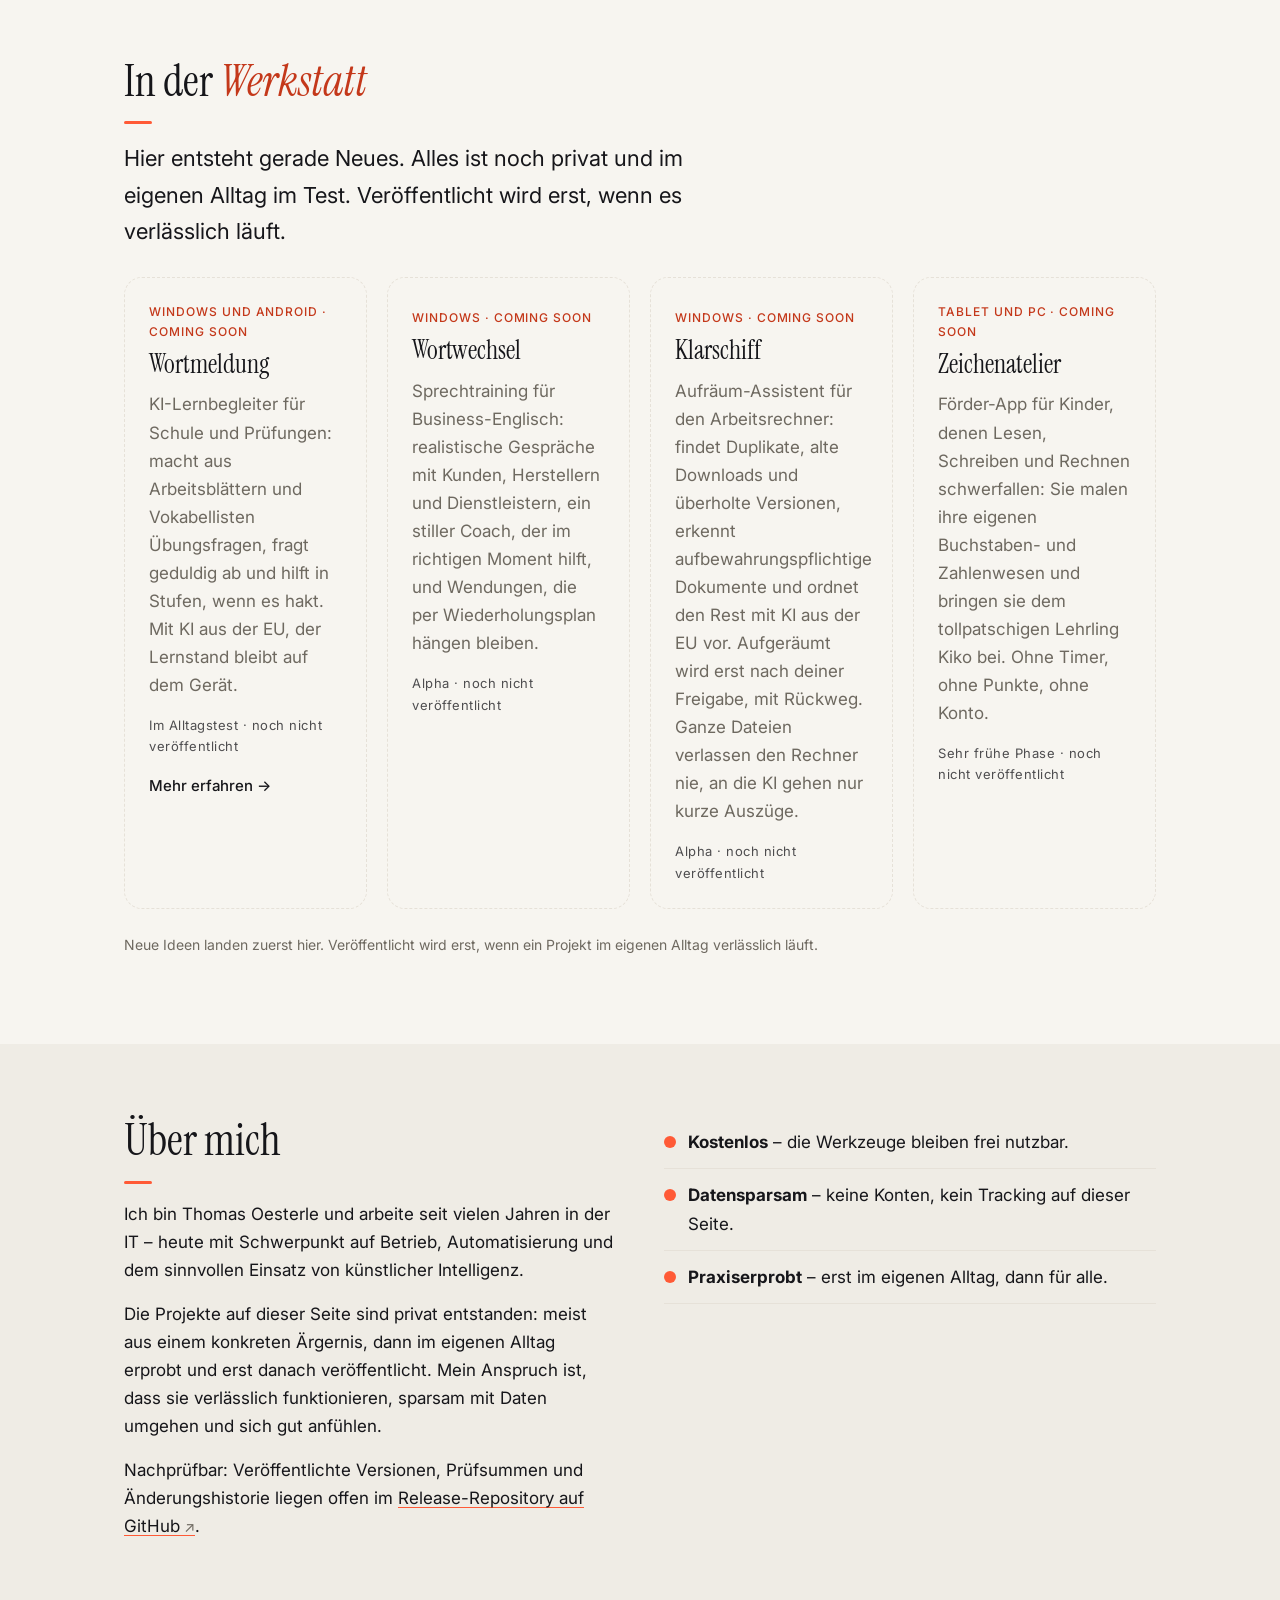
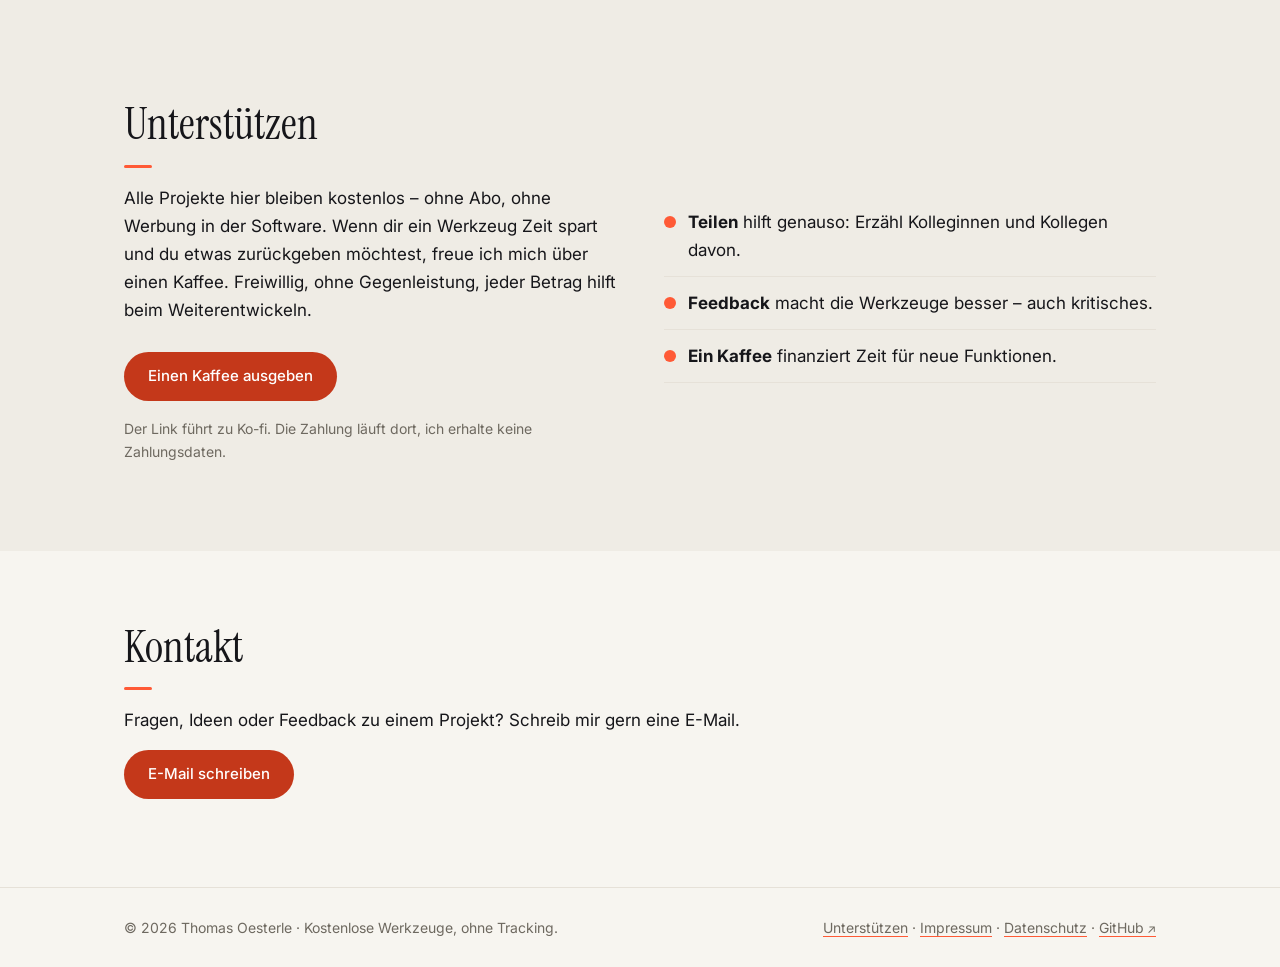
==== commit 7912cd3a: "Neuigkeiten: Wortlaut-Release uebernommen" ====
--- a/index.html
+++ b/index.html
@@ -61,7 +61,7 @@
         <picture><source srcset="/assets/wortlaut-logo-hell-256.png" media="(prefers-color-scheme: dark)"><img class="produktlogo" src="/assets/wortlaut-logo-256.png" alt="Wortlaut-Logo" width="52" height="52"></picture>
         <span class="etikett">Windows · kostenlos</span>
         <!-- neu:karte:start -->
-        <span class="neu-zeile"><span class="neu-marke">Neu</span>Version 2.3.1</span>
+        <span class="neu-zeile"><span class="neu-marke">Neu</span>Version 2.4</span>
         <!-- neu:karte:end -->
         <h3>Wortlaut</h3>
         <p>Sprechen statt tippen: Diktat mit KI-Aufbereitung, direkt in jedes Programm. Empfohlen mit oneAI, gehostet in Deutschland.</p>
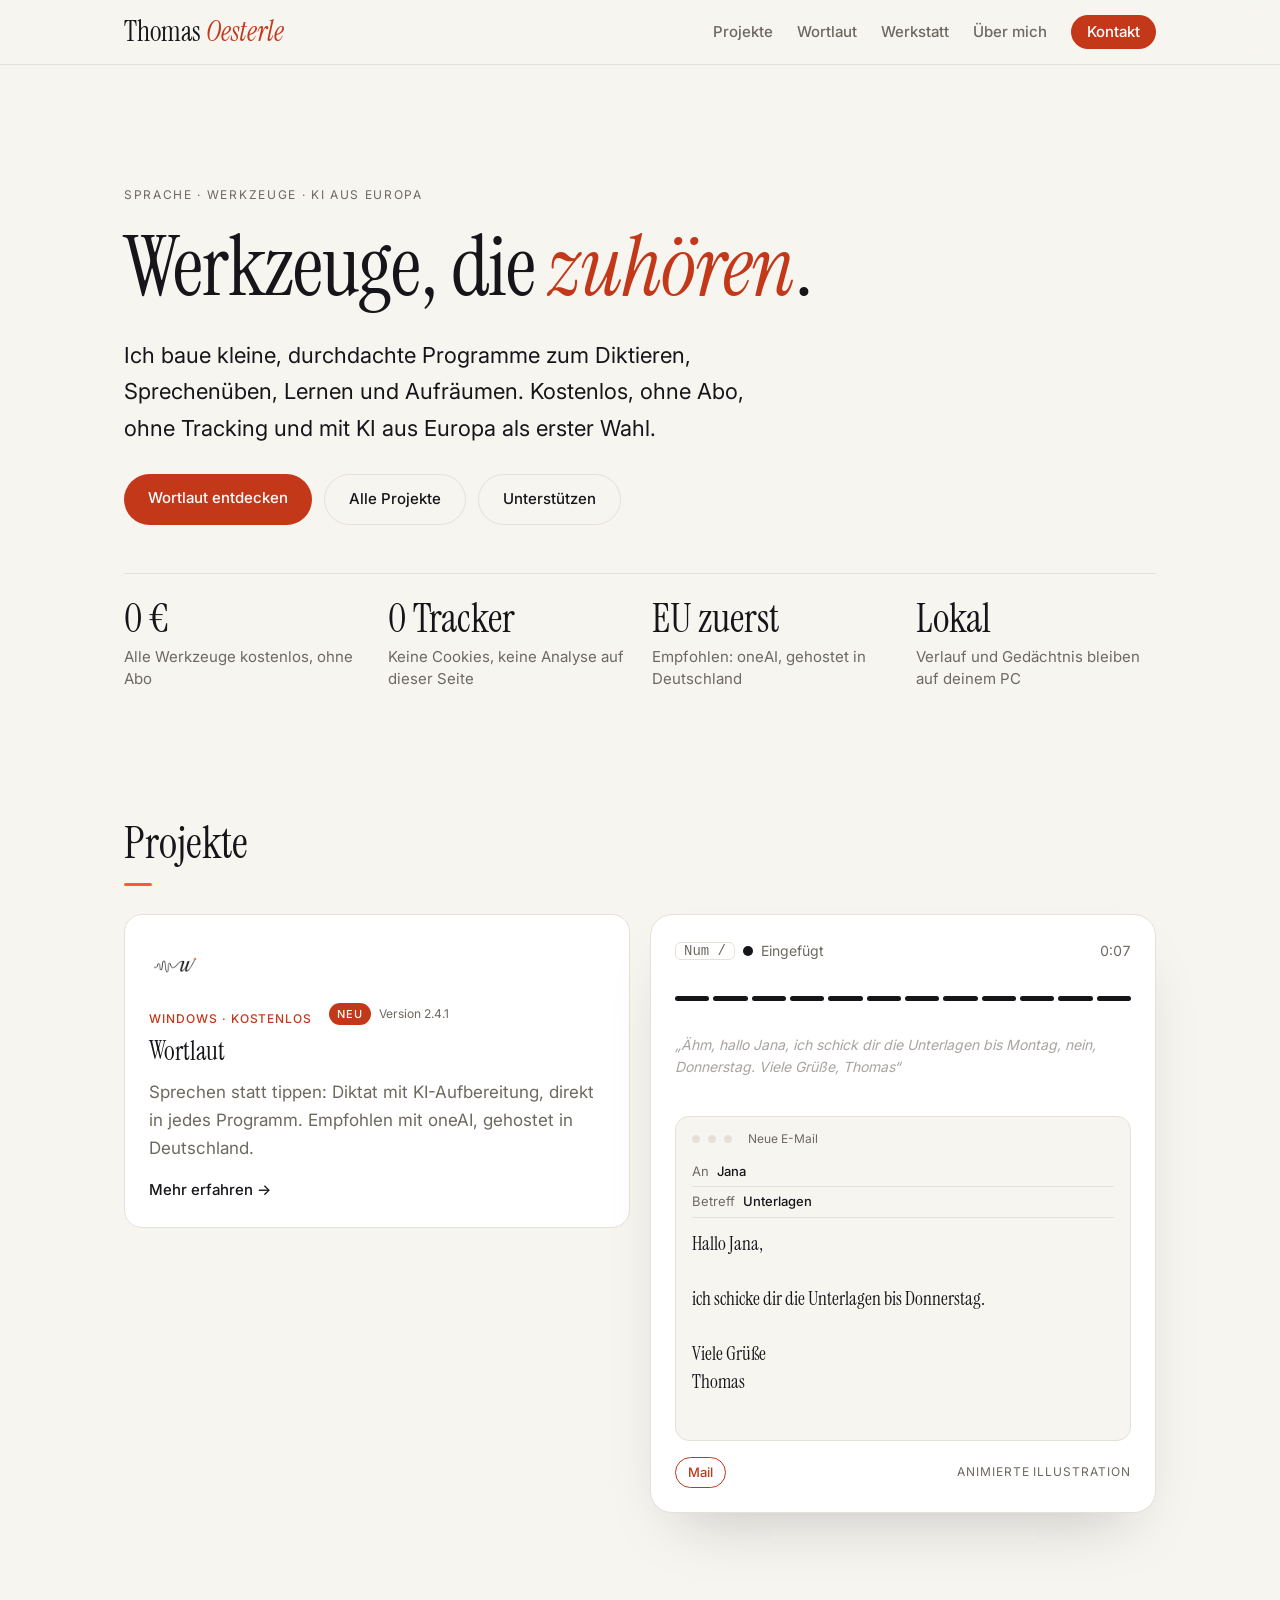
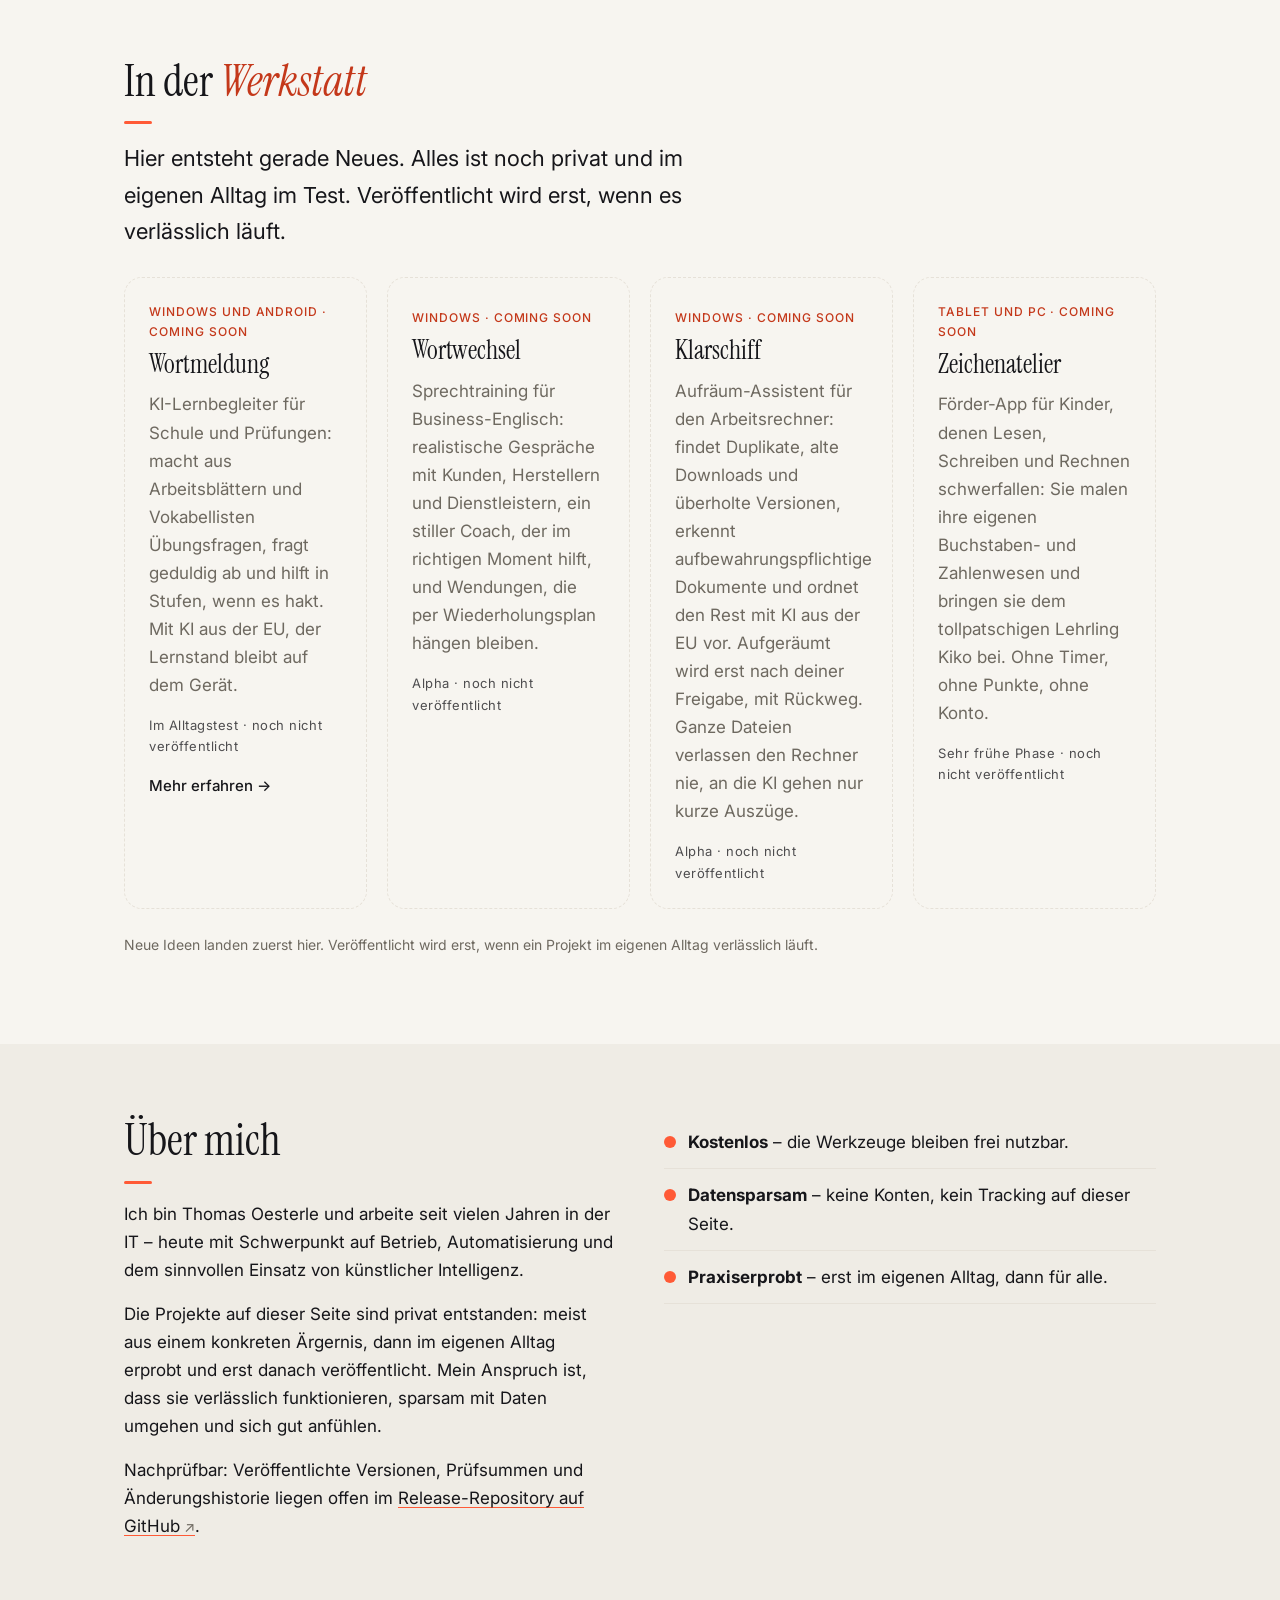
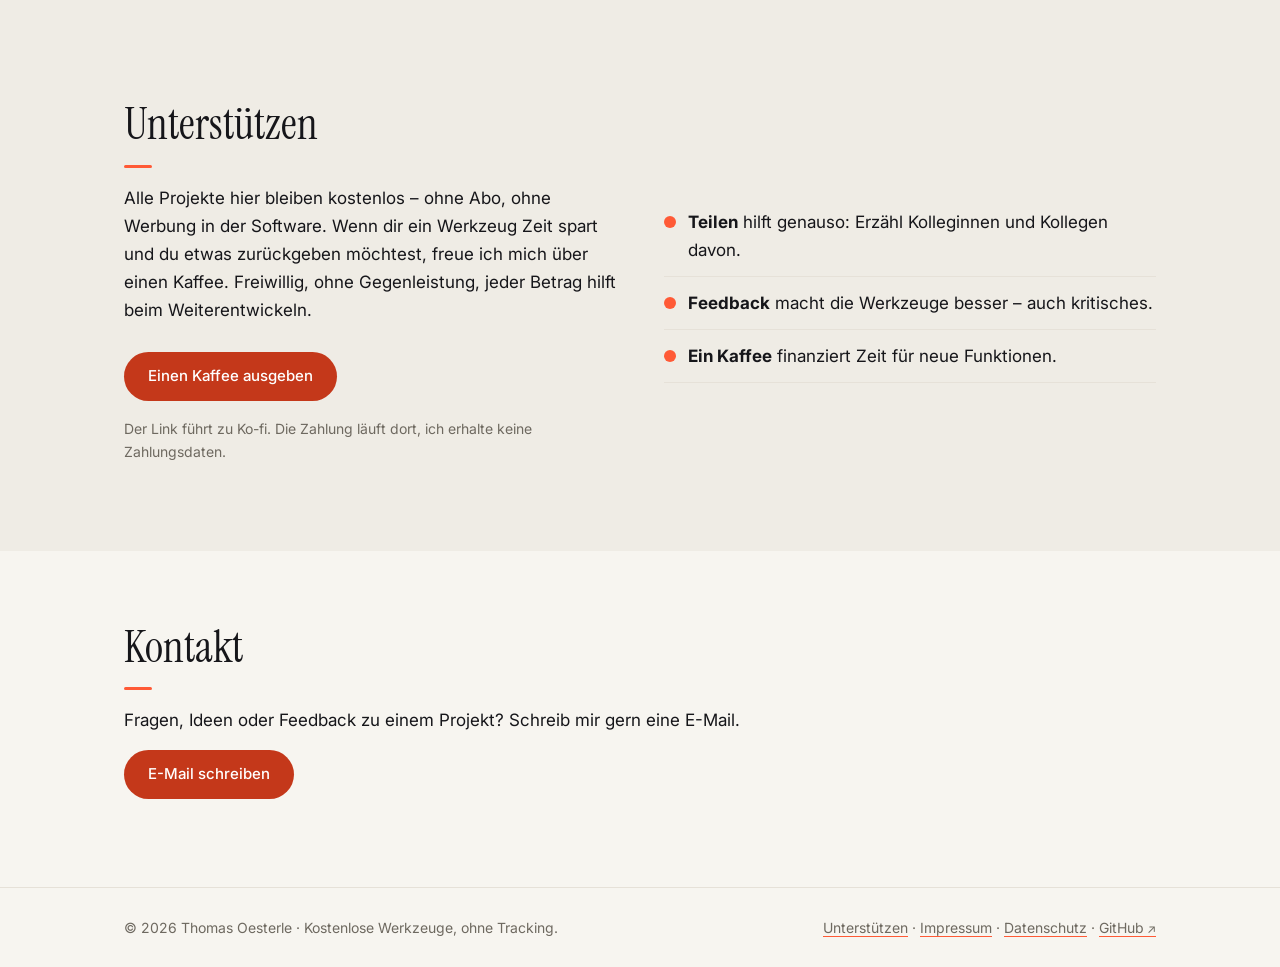
==== commit 4d103de6: "Neuigkeiten: Wortlaut-Release uebernommen" ====
--- a/index.html
+++ b/index.html
@@ -61,7 +61,7 @@
         <picture><source srcset="/assets/wortlaut-logo-hell-256.png" media="(prefers-color-scheme: dark)"><img class="produktlogo" src="/assets/wortlaut-logo-256.png" alt="Wortlaut-Logo" width="52" height="52"></picture>
         <span class="etikett">Windows · kostenlos</span>
         <!-- neu:karte:start -->
-        <span class="neu-zeile"><span class="neu-marke">Neu</span>Version 2.4</span>
+        <span class="neu-zeile"><span class="neu-marke">Neu</span>Version 2.4.1</span>
         <!-- neu:karte:end -->
         <h3>Wortlaut</h3>
         <p>Sprechen statt tippen: Diktat mit KI-Aufbereitung, direkt in jedes Programm. Empfohlen mit oneAI, gehostet in Deutschland.</p>
